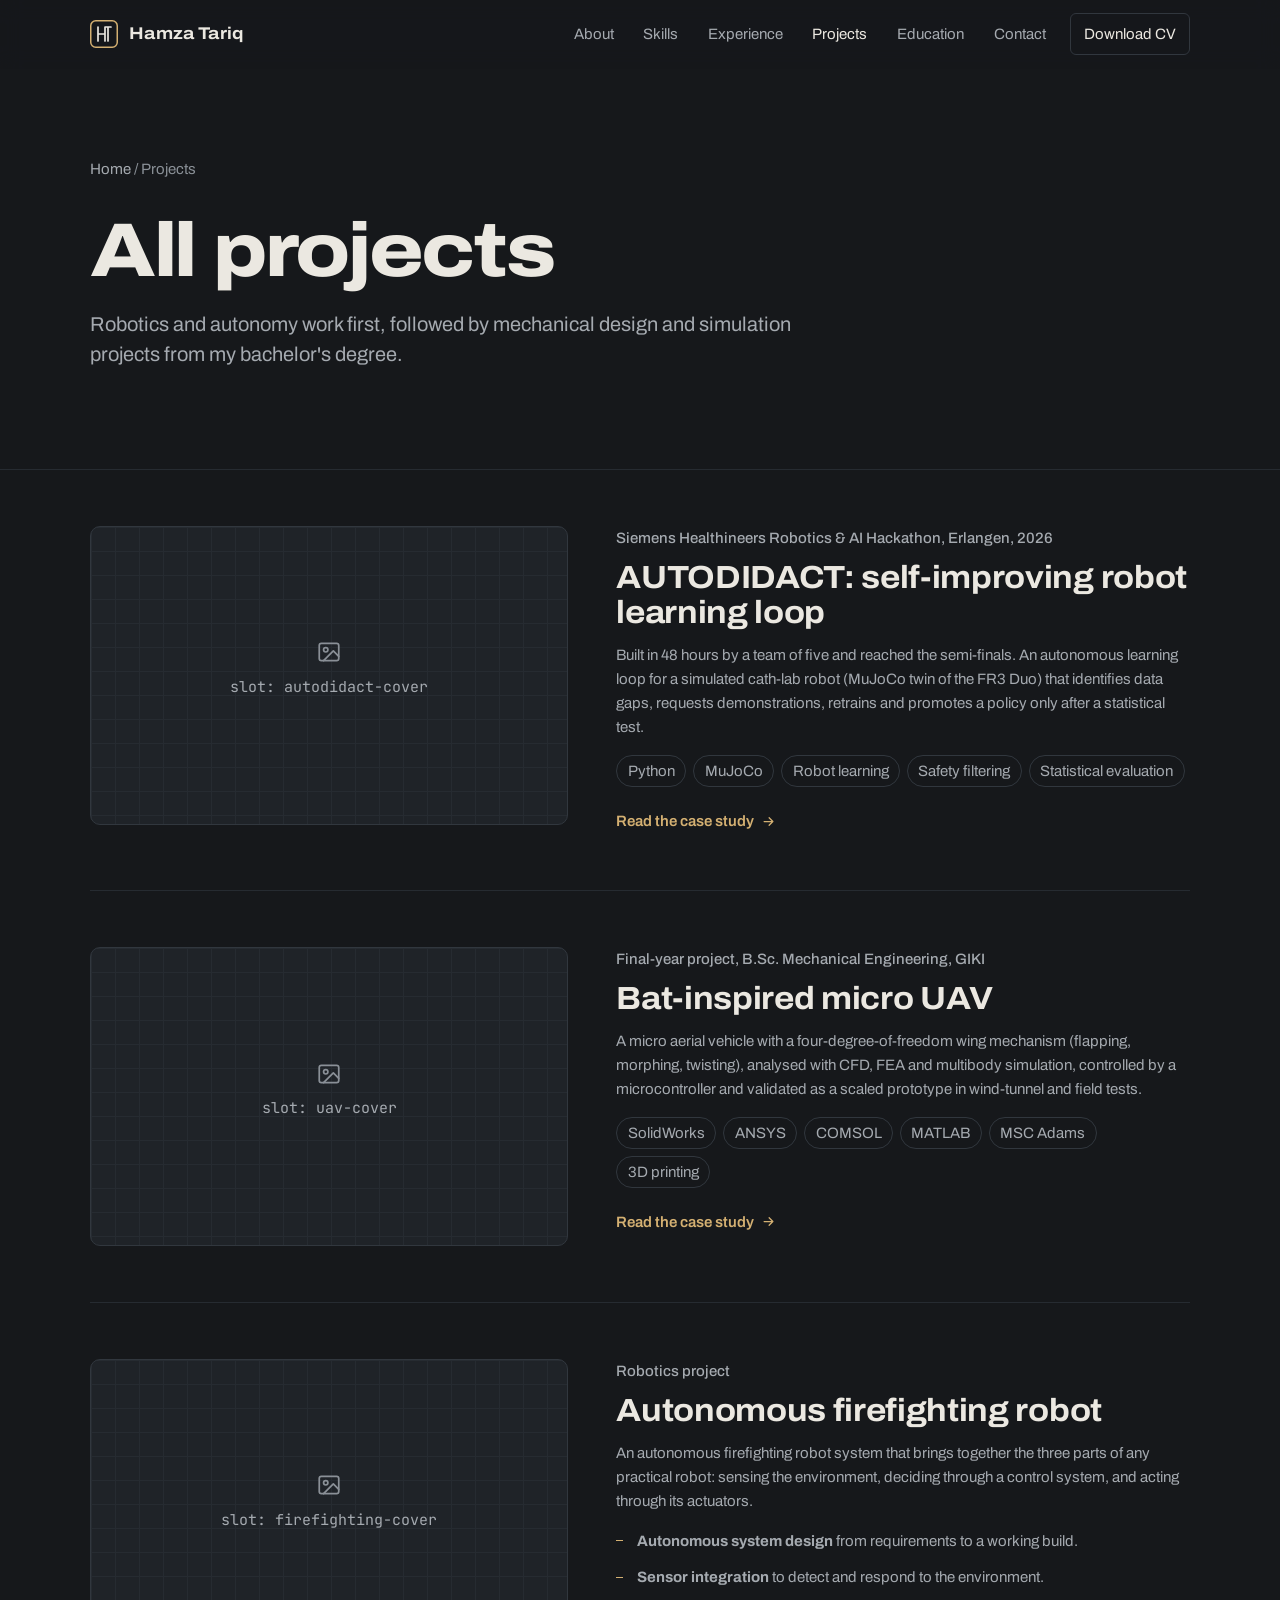
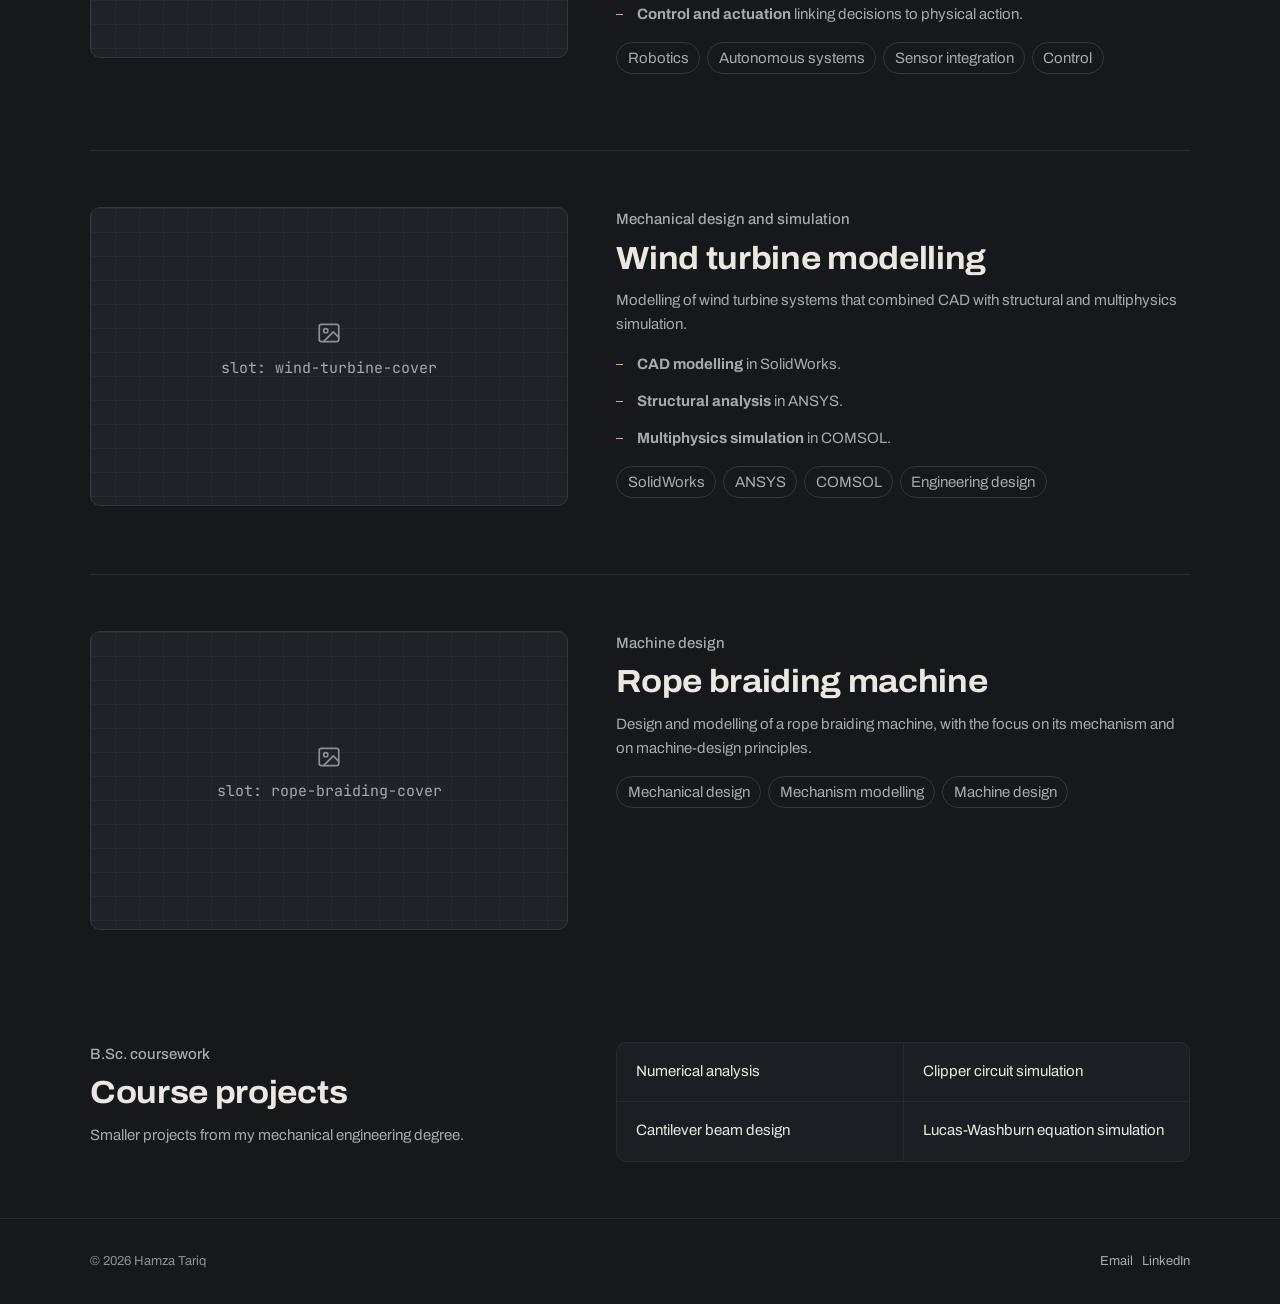
==== projects/index.html @ aebb8564 "Initial commit" ====
<!doctype html>
<html lang="en-GB">
<head>
  <meta charset="utf-8">
  <meta name="viewport" content="width=device-width, initial-scale=1">
  <title>All projects | Hamza Tariq</title>
  <meta name="description" content="Engineering projects by Hamza Tariq: robot learning, a bat-inspired micro UAV, an autonomous firefighting robot, wind turbine modelling, a rope braiding machine and course projects.">
  <meta name="theme-color" content="#16181b">
  <link rel="icon" href="../assets/favicon.svg" type="image/svg+xml">
  <link rel="preload" href="../assets/fonts/archivo-var.woff2" as="font" type="font/woff2" crossorigin>
  <link rel="stylesheet" href="../css/style.css">
  <script>document.documentElement.classList.add("js");</script>
</head>
<body data-root="../">
<a class="skip-link" href="#main">Skip to content</a>

<!-- Icon sprite -->
<svg width="0" height="0" style="position:absolute" aria-hidden="true" focusable="false">
  <defs>
    <symbol id="i-arrow" viewBox="0 0 24 24"><path d="M5 12h14M13 6l6 6-6 6" fill="none" stroke="currentColor" stroke-width="2" stroke-linecap="round" stroke-linejoin="round"/></symbol>
    <symbol id="i-down" viewBox="0 0 24 24"><path d="M12 4v11M7 10l5 5 5-5M5 20h14" fill="none" stroke="currentColor" stroke-width="2" stroke-linecap="round" stroke-linejoin="round"/></symbol>
    <symbol id="i-mail" viewBox="0 0 24 24"><g fill="none" stroke="currentColor" stroke-width="1.8" stroke-linecap="round" stroke-linejoin="round"><rect x="3" y="5" width="18" height="14" rx="2"/><path d="M3.5 7l8.5 6 8.5-6"/></g></symbol>
    <symbol id="i-linkedin" viewBox="0 0 24 24"><g fill="none" stroke="currentColor" stroke-width="1.8" stroke-linecap="round" stroke-linejoin="round"><rect x="3" y="3" width="18" height="18" rx="3"/><path d="M7.5 10.5V17M7.5 7.2v.1M11.5 17v-6.5M11.5 13.5a2.5 2.5 0 0 1 5 0V17"/></g></symbol>
    <symbol id="i-github" viewBox="0 0 24 24"><path d="M15 22v-4a4.8 4.8 0 0 0-1-3.5c3 0 6-2 6-5.5.08-1.25-.27-2.48-1-3.5.28-1.15.28-2.35 0-3.5 0 0-1 0-3 1.5-2.64-.5-5.36-.5-8 0C6 2 5 2 5 2c-.3 1.15-.3 2.35 0 3.5A5.4 5.4 0 0 0 4 9c0 3.5 3 5.5 6 5.5-.39.49-.68 1.05-.85 1.65-.17.6-.22 1.23-.15 1.85v4M9 18c-4.51 2-5-2-7-2" fill="none" stroke="currentColor" stroke-width="1.8" stroke-linecap="round" stroke-linejoin="round"/></symbol>
    <symbol id="i-robot" viewBox="0 0 24 24"><g fill="none" stroke="currentColor" stroke-width="1.8" stroke-linecap="round" stroke-linejoin="round"><path d="M4 21h9M8.5 21v-5l5-6.5 5.5 2"/><circle cx="8.5" cy="16" r="1.6"/><circle cx="13.5" cy="9.5" r="1.6"/><path d="M19 11.5l1.5-2M19 11.5l1.8 1.4"/></g></symbol>
    <symbol id="i-gear" viewBox="0 0 24 24"><g fill="none" stroke="currentColor" stroke-width="1.8" stroke-linecap="round"><circle cx="12" cy="12" r="3.5"/><path d="M12 2.5v3M12 18.5v3M2.5 12h3M18.5 12h3M5.3 5.3l2.1 2.1M16.6 16.6l2.1 2.1M5.3 18.7l2.1-2.1M16.6 7.4l2.1-2.1"/></g></symbol>
    <symbol id="i-chart" viewBox="0 0 24 24"><path d="M3 21h18M6 17v-5M11 17V6M16 17v-8M21 17v-3" fill="none" stroke="currentColor" stroke-width="1.8" stroke-linecap="round"/></symbol>
    <symbol id="i-code" viewBox="0 0 24 24"><path d="M8 7l-5 5 5 5M16 7l5 5-5 5M13.5 4l-3 16" fill="none" stroke="currentColor" stroke-width="1.8" stroke-linecap="round" stroke-linejoin="round"/></symbol>
    <symbol id="i-db" viewBox="0 0 24 24"><g fill="none" stroke="currentColor" stroke-width="1.8"><ellipse cx="12" cy="6" rx="7" ry="3"/><path d="M5 6v12c0 1.7 3.1 3 7 3s7-1.3 7-3V6M5 12c0 1.7 3.1 3 7 3s7-1.3 7-3"/></g></symbol>
    <symbol id="i-flow" viewBox="0 0 24 24"><g fill="none" stroke="currentColor" stroke-width="1.8" stroke-linejoin="round"><rect x="3" y="4" width="7" height="6" rx="1"/><rect x="14" y="14" width="7" height="6" rx="1"/><path d="M10 7h4a3 3 0 0 1 3 3v4"/></g></symbol>
    <symbol id="i-image" viewBox="0 0 24 24"><g fill="none" stroke="currentColor" stroke-width="1.6" stroke-linecap="round" stroke-linejoin="round"><rect x="3" y="4" width="18" height="16" rx="2"/><circle cx="9" cy="10" r="2"/><path d="M21 16l-5-5-9 9"/></g></symbol>
  </defs>
</svg>

<header class="site-header">
  <nav class="wrap nav" aria-label="Main">
    <a class="brand" href="../index.html" aria-label="Hamza Tariq, home">
      <svg class="brand-mark" viewBox="0 0 28 28" aria-hidden="true"><rect x=".75" y=".75" width="26.5" height="26.5" rx="5" fill="none" stroke="#d4b072" stroke-width="1.5"/><path d="M8 7v14M8 14h7M15 7v14M15 7h6M18 7v14" fill="none" stroke="#ebe8e1" stroke-width="1.7" stroke-linecap="round"/></svg>
      <span>Hamza Tariq</span>
    </a>
    <button class="nav-toggle" type="button" aria-expanded="false" aria-controls="nav-links" aria-label="Open menu"><span></span></button>
    <ul class="nav-links" id="nav-links">
      <li><a href="../index.html#about">About</a></li>
      <li><a href="../index.html#skills">Skills</a></li>
      <li><a href="../index.html#experience">Experience</a></li>
      <li><a href="../index.html#projects" aria-current="page">Projects</a></li>
      <li><a href="../index.html#education">Education</a></li>
      <li><a href="../index.html#contact">Contact</a></li>
      <li><a class="nav-cv" href="../assets/Hamza_Tariq_CV.pdf" download>Download CV</a></li>
    </ul>
  </nav>
</header>


<main id="main">
  <header class="cs-hero">
    <div class="wrap">
      <p class="breadcrumb"><a href="../index.html">Home</a> / Projects</p>
      <h1 class="cs-title">All projects</h1>
      <p class="cs-sub">Robotics and autonomy work first, followed by mechanical design and simulation projects from my bachelor's degree.</p>
    </div>
  </header>

  <div class="wrap">
    <article class="proj-entry" id="autodidact">
      <div class="project-visual" data-img="autodidact-cover" data-alt="AUTODIDACT project image">
        <div style="text-align:center;padding:1rem"><svg class="ph-icon" aria-hidden="true"><use href="#i-image"/></svg><p class="ph-path">slot: autodidact-cover</p></div>
      </div>
      <div>
        <p class="project-kicker">Siemens Healthineers Robotics &amp; AI Hackathon, Erlangen, 2026</p>
        <h2>AUTODIDACT: self-improving robot learning loop</h2>
        <p>Built in 48 hours by a team of five and reached the semi-finals. An autonomous learning loop for a simulated cath-lab robot (MuJoCo twin of the FR3 Duo) that identifies data gaps, requests demonstrations, retrains and promotes a policy only after a statistical test.</p>
        <ul class="tags"><li>Python</li><li>MuJoCo</li><li>Robot learning</li><li>Safety filtering</li><li>Statistical evaluation</li></ul>
        <a class="text-link" href="autodidact.html">Read the case study <svg aria-hidden="true"><use href="#i-arrow"/></svg></a>
      </div>
    </article>

    <article class="proj-entry" id="bat-uav">
      <div class="project-visual" data-img="uav-cover" data-alt="Bat-inspired micro UAV project image">
        <div style="text-align:center;padding:1rem"><svg class="ph-icon" aria-hidden="true"><use href="#i-image"/></svg><p class="ph-path">slot: uav-cover</p></div>
      </div>
      <div>
        <p class="project-kicker">Final-year project, B.Sc. Mechanical Engineering, GIKI</p>
        <h2>Bat-inspired micro UAV</h2>
        <p>A micro aerial vehicle with a four-degree-of-freedom wing mechanism (flapping, morphing, twisting), analysed with CFD, FEA and multibody simulation, controlled by a microcontroller and validated as a scaled prototype in wind-tunnel and field tests.</p>
        <ul class="tags"><li>SolidWorks</li><li>ANSYS</li><li>COMSOL</li><li>MATLAB</li><li>MSC Adams</li><li>3D printing</li></ul>
        <a class="text-link" href="bat-uav.html">Read the case study <svg aria-hidden="true"><use href="#i-arrow"/></svg></a>
      </div>
    </article>

    <article class="proj-entry" id="firefighting">
      <div class="project-visual" data-img="firefighting-cover" data-alt="Autonomous firefighting robot">
        <div style="text-align:center;padding:1rem"><svg class="ph-icon" aria-hidden="true"><use href="#i-image"/></svg><p class="ph-path">slot: firefighting-cover</p></div>
      </div>
      <div>
        <p class="project-kicker">Robotics project</p>
        <h2>Autonomous firefighting robot</h2>
        <p>An autonomous firefighting robot system that brings together the three parts of any practical robot: sensing the environment, deciding through a control system, and acting through its actuators.</p>
        <ul class="cs-list">
          <li><strong>Autonomous system design</strong> from requirements to a working build.</li>
          <li><strong>Sensor integration</strong> to detect and respond to the environment.</li>
          <li><strong>Control and actuation</strong> linking decisions to physical action.</li>
        </ul>
        <ul class="tags"><li>Robotics</li><li>Autonomous systems</li><li>Sensor integration</li><li>Control</li></ul>
        <!-- Add details here: sensors used, controller, results, photos. -->
      </div>
    </article>

    <article class="proj-entry" id="wind-turbine">
      <div class="project-visual" data-img="wind-turbine-cover" data-alt="Wind turbine model">
        <div style="text-align:center;padding:1rem"><svg class="ph-icon" aria-hidden="true"><use href="#i-image"/></svg><p class="ph-path">slot: wind-turbine-cover</p></div>
      </div>
      <div>
        <p class="project-kicker">Mechanical design and simulation</p>
        <h2>Wind turbine modelling</h2>
        <p>Modelling of wind turbine systems that combined CAD with structural and multiphysics simulation.</p>
        <ul class="cs-list">
          <li><strong>CAD modelling</strong> in SolidWorks.</li>
          <li><strong>Structural analysis</strong> in ANSYS.</li>
          <li><strong>Multiphysics simulation</strong> in COMSOL.</li>
        </ul>
        <ul class="tags"><li>SolidWorks</li><li>ANSYS</li><li>COMSOL</li><li>Engineering design</li></ul>
      </div>
    </article>

    <article class="proj-entry" id="rope-braiding">
      <div class="project-visual" data-img="rope-braiding-cover" data-alt="Rope braiding machine model">
        <div style="text-align:center;padding:1rem"><svg class="ph-icon" aria-hidden="true"><use href="#i-image"/></svg><p class="ph-path">slot: rope-braiding-cover</p></div>
      </div>
      <div>
        <p class="project-kicker">Machine design</p>
        <h2>Rope braiding machine</h2>
        <p>Design and modelling of a rope braiding machine, with the focus on its mechanism and on machine-design principles.</p>
        <ul class="tags"><li>Mechanical design</li><li>Mechanism modelling</li><li>Machine design</li></ul>
      </div>
    </article>

    <section class="proj-entry" id="course-projects" aria-labelledby="h-course">
      <div>
        <p class="project-kicker">B.Sc. coursework</p>
        <h2 id="h-course">Course projects</h2>
        <p>Smaller projects from my mechanical engineering degree.</p>
      </div>
      <ul class="course-list">
        <li>Numerical analysis</li>
        <li>Clipper circuit simulation</li>
        <li>Cantilever beam design</li>
        <li>Lucas-Washburn equation simulation</li>
      </ul>
    </section>
  </div>
</main>

<footer class="site-footer">
  <div class="wrap">
    <span>© <span data-year>2026</span> Hamza Tariq</span>
    <span><a href="mailto:hamza1.htzs@gmail.com">Email</a> &nbsp; <a href="https://linkedin.com/in/hamza-t-795a20218" target="_blank" rel="noopener">LinkedIn</a> <span data-link="github" class="is-unset">&nbsp; <a href="#" target="_blank" rel="noopener">GitHub</a></span></span>
  </div>
</footer>

<script src="../js/config.js"></script>
<script src="../js/main.js"></script>
</body>
</html>
---- css/style.css ----
/* =========================================================
   Hamza Tariq — Portfolio
   Design tokens, base styles and components.
   Palette: graphite + brass (accent) + steel (drawing lines)
   ========================================================= */

@font-face {
  font-family: "Archivo";
  src: url("../assets/fonts/archivo-var.woff2") format("woff2-variations"),
       url("../assets/fonts/archivo-var.woff2") format("woff2");
  font-weight: 100 900;
  font-stretch: 62% 125%;
  font-style: normal;
  font-display: swap;
}
@font-face {
  font-family: "JetBrains Mono";
  src: url("../assets/fonts/jetbrains-mono-var.woff2") format("woff2-variations"),
       url("../assets/fonts/jetbrains-mono-var.woff2") format("woff2");
  font-weight: 100 800;
  font-style: normal;
  font-display: swap;
}

:root {
  /* colour */
  --bg: #16181b;
  --bg-2: #1b1e22;
  --surface: #1f2328;
  --surface-2: #252a30;
  --line: #31373e;
  --line-soft: #262b31;
  --text: #ebe8e1;
  --muted: #a5aab0;
  --dim: #8a9097;
  --brass: #d4b072;
  --brass-soft: rgba(212, 176, 114, 0.14);
  --steel: #8fb0c7;
  --steel-soft: rgba(143, 176, 199, 0.12);

  /* type */
  --sans: "Archivo", system-ui, -apple-system, "Segoe UI", Roboto, sans-serif;
  --mono: "JetBrains Mono", ui-monospace, SFMono-Regular, Menlo, monospace;
  --fs-xs: 0.8125rem;
  --fs-sm: 0.9375rem;
  --fs-base: 1.0625rem;
  --fs-md: 1.25rem;
  --fs-lg: clamp(1.5rem, 1.2rem + 1.2vw, 2rem);
  --fs-xl: clamp(2rem, 1.4rem + 2.4vw, 3rem);
  --fs-hero: clamp(2.9rem, 1.6rem + 6vw, 6.25rem);

  /* layout */
  --max: 1180px;
  --gutter: clamp(1.25rem, 4vw, 2.5rem);
  --section: clamp(4.5rem, 9vw, 8rem);
  --r-lg: 14px;
  --r-sm: 6px;
  --ease: cubic-bezier(.2, .7, .2, 1);
}

*, *::before, *::after { box-sizing: border-box; }
html { -webkit-text-size-adjust: 100%; scroll-behavior: smooth; scroll-padding-top: 80px; }
@media (prefers-reduced-motion: reduce) { html { scroll-behavior: auto; } }

body {
  margin: 0;
  background: var(--bg);
  color: var(--text);
  font-family: var(--sans);
  font-size: var(--fs-base);
  line-height: 1.6;
  font-feature-settings: "tnum" 0;
  -webkit-font-smoothing: antialiased;
  text-rendering: optimizeLegibility;
}

img, svg { display: block; max-width: 100%; }
a { color: inherit; text-decoration-color: rgba(212, 176, 114, .5); text-underline-offset: .2em; }
a:hover { color: var(--brass); }
:focus-visible { outline: 2px solid var(--brass); outline-offset: 3px; border-radius: 3px; }
::selection { background: var(--brass); color: #16181b; }

h1, h2, h3, h4 { margin: 0; font-weight: 700; line-height: 1.12; letter-spacing: -0.01em; }
p { margin: 0 0 1em; }
ul, ol { margin: 0; padding: 0; }

.skip-link {
  position: absolute; left: 1rem; top: -100px; z-index: 100;
  background: var(--brass); color: #16181b; padding: .6rem 1rem; border-radius: var(--r-sm);
  font-weight: 600; text-decoration: none;
}
.skip-link:focus { top: 1rem; }

.visually-hidden {
  position: absolute !important; width: 1px; height: 1px; overflow: hidden;
  clip: rect(0 0 0 0); white-space: nowrap;
}

.wrap { width: 100%; max-width: var(--max); margin-inline: auto; padding-inline: var(--gutter); }

/* ---------- header / navigation ---------- */
.site-header {
  position: sticky; top: 0; z-index: 50;
  background: rgba(22, 24, 27, .82);
  backdrop-filter: saturate(140%) blur(10px);
  -webkit-backdrop-filter: saturate(140%) blur(10px);
  border-bottom: 1px solid transparent;
  transition: border-color .3s;
}
.site-header.is-scrolled { border-bottom-color: var(--line-soft); }
.nav { display: flex; align-items: center; justify-content: space-between; height: 68px; }
.brand {
  display: flex; align-items: center; gap: .7rem;
  text-decoration: none; font-weight: 700; font-stretch: 112%; letter-spacing: .01em;
}
.brand-mark { width: 28px; height: 28px; }
.brand:hover { color: var(--text); }

.nav-links { display: flex; gap: .25rem; list-style: none; align-items: center; }
.nav-links a {
  display: block; padding: .5rem .8rem; text-decoration: none; font-size: var(--fs-sm);
  color: var(--muted); border-radius: var(--r-sm);
}
.nav-links a:hover, .nav-links a[aria-current="true"], .nav-links a[aria-current="page"] { color: var(--text); }
.nav-links .nav-cv {
  margin-left: .5rem; color: var(--text); border: 1px solid var(--line);
}
.nav-links .nav-cv:hover { border-color: var(--brass); color: var(--brass); }

.nav-toggle {
  display: none; background: none; border: 1px solid var(--line); color: var(--text);
  border-radius: var(--r-sm); width: 44px; height: 44px; cursor: pointer; padding: 0;
}
.nav-toggle span, .nav-toggle span::before, .nav-toggle span::after {
  display: block; width: 18px; height: 1.5px; background: currentColor; margin: auto; position: relative;
  transition: transform .25s var(--ease), opacity .2s;
}
.nav-toggle span::before, .nav-toggle span::after { content: ""; position: absolute; left: 0; }
.nav-toggle span::before { top: -6px; }
.nav-toggle span::after { top: 6px; }
.nav-toggle[aria-expanded="true"] span { background: transparent; }
.nav-toggle[aria-expanded="true"] span::before { transform: translateY(6px) rotate(45deg); }
.nav-toggle[aria-expanded="true"] span::after { transform: translateY(-6px) rotate(-45deg); }

@media (max-width: 860px) {
  .nav-toggle { display: grid; place-items: center; }
  .nav-links {
    position: fixed; inset: 68px 0 auto 0; flex-direction: column; align-items: stretch; gap: 0;
    background: var(--bg); border-bottom: 1px solid var(--line);
    padding: .5rem var(--gutter) 1.25rem;
    transform: translateY(-8px); opacity: 0; visibility: hidden;
    transition: opacity .2s, transform .2s var(--ease), visibility 0s .2s;
  }
  .nav-links.is-open { opacity: 1; transform: none; visibility: visible; transition: opacity .2s, transform .2s var(--ease); }
  .nav-links a { padding: .9rem 0; font-size: var(--fs-base); border-bottom: 1px solid var(--line-soft); border-radius: 0; }
  .nav-links .nav-cv { margin: 1rem 0 0; text-align: center; border-radius: var(--r-sm); padding: .8rem; }
}

/* ---------- buttons & links ---------- */
.btn {
  display: inline-flex; align-items: center; gap: .55rem;
  padding: .85rem 1.3rem; border-radius: var(--r-sm);
  font: 600 var(--fs-sm)/1 var(--sans); text-decoration: none; cursor: pointer;
  border: 1px solid var(--line); color: var(--text); background: transparent;
  transition: background-color .2s, border-color .2s, color .2s;
}
.btn svg { width: 16px; height: 16px; flex: none; }
.btn:hover { border-color: var(--text); color: var(--text); }
.btn-primary { background: var(--brass); border-color: var(--brass); color: #17191c; }
.btn-primary:hover { background: #e2c189; border-color: #e2c189; color: #17191c; }

.socials { display: flex; flex-wrap: wrap; gap: .25rem 1.25rem; list-style: none; }
.socials a {
  display: inline-flex; align-items: center; gap: .5rem; padding: .35rem 0;
  font-size: var(--fs-sm); color: var(--muted); text-decoration: none;
}
.socials a:hover { color: var(--text); }
.socials svg { width: 18px; height: 18px; }

.text-link {
  display: inline-flex; align-items: center; gap: .4rem; font-weight: 600; font-size: var(--fs-sm);
  color: var(--brass); text-decoration: none;
}
.text-link:hover { text-decoration: underline; }
.text-link svg { width: 15px; height: 15px; transition: transform .2s var(--ease); }
.text-link:hover svg { transform: translateX(3px); }

/* GitHub link hidden until configured in js/config.js */
[data-link="github"].is-unset { display: none !important; }

/* ---------- hero ---------- */
.hero {
  position: relative; overflow: hidden;
  border-bottom: 1px solid var(--line-soft);
  background:
    linear-gradient(var(--line-soft) 1px, transparent 1px) 0 0 / 40px 40px,
    linear-gradient(90deg, var(--line-soft) 1px, transparent 1px) 0 0 / 40px 40px,
    var(--bg);
}
.hero::after { /* fade grid towards edges */
  content: ""; position: absolute; inset: 0; pointer-events: none;
  background: radial-gradient(ellipse 80% 70% at 70% 45%, transparent 0%, var(--bg) 78%);
}
.hero-inner {
  position: relative; z-index: 1;
  display: grid; grid-template-columns: minmax(0, 1.08fr) minmax(0, .92fr);
  gap: clamp(1rem, 4vw, 3rem); align-items: center;
  min-height: min(88vh, 860px); padding-block: clamp(3.5rem, 8vw, 6rem);
}
.hero-name {
  font-size: var(--fs-hero); font-weight: 800; font-stretch: 118%;
  letter-spacing: -0.035em; line-height: .95; margin-bottom: 1.4rem;
}
.hero-name span { display: block; }
.hero-name span + span { color: transparent; -webkit-text-stroke: 1.2px var(--text); }
@supports not (-webkit-text-stroke: 1px black) { .hero-name span + span { color: var(--text); } }
.hero-role {
  font-size: var(--fs-md); font-weight: 500; color: var(--brass); margin-bottom: 1.25rem; letter-spacing: 0;
}
.hero-intro { max-width: 34rem; color: var(--muted); font-size: 1.125rem; margin-bottom: 2rem; }
.hero-actions { display: flex; flex-wrap: wrap; gap: .75rem; margin-bottom: 2rem; }

.hero-drawing { position: relative; }
.drawing { width: 100%; height: auto; overflow: visible; }
.drawing .ln { fill: none; stroke: var(--steel); stroke-width: 1.6; stroke-linecap: round; stroke-linejoin: round; }
.drawing .ln-thin { fill: none; stroke: var(--steel); stroke-width: .8; opacity: .55; }
.drawing .ln-dash { fill: none; stroke: var(--steel); stroke-width: .8; stroke-dasharray: 6 4 1 4; opacity: .55; }
.drawing .ln-brass { fill: none; stroke: var(--brass); stroke-width: 1.4; }
.drawing .fill-bg { fill: var(--bg); }
.drawing .link { fill: var(--bg-2); stroke: var(--steel); stroke-width: 1.6; stroke-linejoin: round; }
.drawing .dot { fill: var(--brass); }
.drawing .joint { fill: var(--bg); stroke: var(--brass); stroke-width: 1.6; }
.drawing .txt { fill: var(--dim); font: 500 11px var(--mono); letter-spacing: .02em; }
.drawing .txt-brass { fill: var(--brass); font: 500 11px var(--mono); }
.drawing .trace { fill: none; stroke: var(--brass); stroke-width: 1; opacity: .5; stroke-dasharray: 2 5; }

/* engineering title block */
.title-block {
  margin-top: 1rem; margin-left: auto; max-width: 330px;
  display: grid; grid-template-columns: auto 1fr; border: 1px solid var(--line);
  font: 400 11.5px/1.3 var(--mono); color: var(--muted); background: rgba(22, 24, 27, .85);
}
.title-block div { padding: .45rem .6rem; border-bottom: 1px solid var(--line-soft); }
.title-block div:nth-child(odd) { color: var(--dim); border-right: 1px solid var(--line-soft); }
.title-block div:nth-last-child(-n+2) { border-bottom: 0; }
.title-block strong { color: var(--text); font-weight: 600; }

@media (max-width: 900px) {
  .hero-inner { grid-template-columns: 1fr; min-height: 0; }
  .hero-drawing { max-width: 460px; width: 100%; margin-inline: auto; }
  .title-block { display: none; }
}

/* ---------- sections ---------- */
.section { padding-block: var(--section); border-bottom: 1px solid var(--line-soft); }
.section-head {
  display: grid; grid-template-columns: minmax(0, 1fr) minmax(0, 1.4fr); gap: 1.5rem 3rem;
  align-items: end; margin-bottom: clamp(2.25rem, 5vw, 3.5rem);
}
.section-title { font-size: var(--fs-xl); font-weight: 750; font-stretch: 112%; letter-spacing: -0.025em; }
.section-lede { color: var(--muted); max-width: 38rem; margin: 0; }
@media (max-width: 760px) { .section-head { grid-template-columns: 1fr; } }

/* ---------- about ---------- */
.about-grid { display: grid; grid-template-columns: minmax(0, 1fr) minmax(0, 1fr); gap: clamp(2rem, 5vw, 4.5rem); align-items: start; }
.about-copy p { color: var(--muted); max-width: 36rem; }
.about-copy p:first-child { color: var(--text); font-size: var(--fs-md); line-height: 1.5; }
.about-facts { display: flex; flex-wrap: wrap; gap: .5rem 1.75rem; margin-top: 1.75rem; list-style: none; font-size: var(--fs-sm); color: var(--muted); }
.about-facts strong { color: var(--text); font-weight: 600; }

.areas { position: relative; list-style: none; display: grid; gap: 0; }
.areas::before { /* the connecting spine */
  content: ""; position: absolute; left: 15px; top: 22px; bottom: 22px; width: 1px; background: var(--line);
}
.area { position: relative; display: grid; grid-template-columns: 32px 1fr; gap: 1.1rem; padding: 1rem 0 1.4rem; }
.area-node {
  width: 31px; height: 31px; border-radius: 50%; background: var(--bg); border: 1px solid var(--line);
  display: grid; place-items: center; color: var(--brass); position: relative; z-index: 1;
}
.area-node svg { width: 15px; height: 15px; }
.area h3 { font-size: 1.125rem; font-weight: 650; margin-bottom: .35rem; }
.area p { margin: 0; color: var(--muted); font-size: var(--fs-sm); }
.areas-note { margin: .25rem 0 0 48px; font-size: var(--fs-sm); color: var(--dim); }

@media (max-width: 860px) { .about-grid { grid-template-columns: 1fr; } }

/* ---------- skills ---------- */
.skills { display: grid; grid-template-columns: repeat(3, minmax(0, 1fr)); border-top: 1px solid var(--line); }
.skill-group { padding: 1.6rem 1.6rem 1.8rem 0; border-bottom: 1px solid var(--line); }
.skill-group:not(:nth-child(3n+1)) { padding-left: 1.6rem; border-left: 1px solid var(--line-soft); }
.skill-group h3 { font-size: 1rem; font-weight: 650; margin-bottom: 1rem; display: flex; align-items: center; gap: .6rem; }
.skill-group h3 svg { width: 16px; height: 16px; color: var(--brass); flex: none; }
.tags { display: flex; flex-wrap: wrap; gap: .45rem; list-style: none; }
.tags li {
  font-size: var(--fs-xs); padding: .3rem .65rem; border: 1px solid var(--line); border-radius: 999px; color: var(--muted);
  line-height: 1.35;
}
.tags li small { color: var(--dim); font-size: inherit; }
@media (max-width: 960px) {
  .skills { grid-template-columns: repeat(2, minmax(0, 1fr)); }
  .skill-group:not(:nth-child(3n+1)) { padding-left: 0; border-left: 0; }
  .skill-group:nth-child(even) { padding-left: 1.6rem; border-left: 1px solid var(--line-soft); }
}
@media (max-width: 620px) {
  .skills { grid-template-columns: 1fr; }
  .skill-group:nth-child(even) { padding-left: 0; border-left: 0; }
}

/* ---------- experience ---------- */
.role-feature {
  display: grid; grid-template-columns: minmax(0, 1.5fr) minmax(0, 1fr); gap: 0;
  border: 1px solid var(--line); border-radius: var(--r-lg); background: var(--bg-2); overflow: hidden;
}
.role-main { padding: clamp(1.5rem, 3.5vw, 2.5rem); }
.role-meta { display: flex; flex-wrap: wrap; gap: .25rem 1.25rem; font-size: var(--fs-sm); color: var(--dim); margin-bottom: 1rem; }
.role-title { font-size: var(--fs-lg); font-weight: 700; font-stretch: 108%; margin-bottom: .35rem; }
.role-org { color: var(--brass); font-weight: 500; margin-bottom: 1.5rem; }
.role-points { list-style: none; display: grid; gap: .9rem; }
.role-points li { position: relative; padding-left: 1.3rem; color: var(--muted); font-size: var(--fs-sm); }
.role-points li::before {
  content: ""; position: absolute; left: 0; top: .62em; width: 7px; height: 1px; background: var(--brass);
}
.role-points strong { color: var(--text); font-weight: 600; }

.role-stats { border-left: 1px solid var(--line); display: grid; grid-auto-rows: 1fr; background: var(--surface); }
.stat { padding: 1.35rem clamp(1.25rem, 2.5vw, 2rem); border-bottom: 1px solid var(--line-soft); display: flex; flex-direction: column; justify-content: center; }
.stat:last-child { border-bottom: 0; }
.stat-value { font-size: clamp(1.75rem, 1.3rem + 1.6vw, 2.4rem); font-weight: 700; font-stretch: 115%; line-height: 1; letter-spacing: -0.02em; font-feature-settings: "tnum" 1; }
.stat-value small { font-size: .5em; font-weight: 600; color: var(--muted); margin-left: .15em; letter-spacing: 0; }
.stat-label { font-size: var(--fs-xs); color: var(--muted); margin-top: .45rem; line-height: 1.45; }

@media (max-width: 900px) {
  .role-feature { grid-template-columns: 1fr; }
  .role-stats { border-left: 0; border-top: 1px solid var(--line); grid-template-columns: 1fr 1fr; grid-auto-rows: auto; }
  .stat:nth-child(odd) { border-right: 1px solid var(--line-soft); }
  .stat:nth-last-child(-n+2) { border-bottom: 0; }
}

.earlier { margin-top: clamp(2.5rem, 5vw, 3.5rem); }
.earlier-title { font-size: 1rem; font-weight: 600; color: var(--muted); margin-bottom: 1rem; }
.timeline { list-style: none; border-top: 1px solid var(--line); }
.tl-item {
  display: grid; grid-template-columns: 11rem minmax(0, 1fr) minmax(0, 1.3fr); gap: .5rem 2rem;
  padding: 1.35rem 0; border-bottom: 1px solid var(--line-soft);
}
.tl-date { font-size: var(--fs-sm); color: var(--dim); font-feature-settings: "tnum" 1; }
.tl-role h3 { font-size: 1rem; font-weight: 650; margin-bottom: .2rem; }
.tl-role p { margin: 0; font-size: var(--fs-sm); color: var(--muted); }
.tl-desc { margin: 0; font-size: var(--fs-sm); color: var(--muted); }
.tl-desc ul { list-style: none; display: grid; gap: .4rem; }
@media (max-width: 820px) { .tl-item { grid-template-columns: 1fr; } }

/* ---------- projects ---------- */
.flagship {
  display: grid; grid-template-columns: minmax(0, 1.1fr) minmax(0, 1fr);
  border: 1px solid var(--line); border-radius: var(--r-lg); overflow: hidden; background: var(--bg-2);
  margin-bottom: 1.5rem;
}
.flagship + .flagship .project-visual { order: 2; }
.flagship .project-visual { border-right: 1px solid var(--line); }
.flagship + .flagship .project-visual { border-right: 0; border-left: 1px solid var(--line); }
.project-body { padding: clamp(1.5rem, 3.5vw, 2.6rem); display: flex; flex-direction: column; }
.project-kicker { font-size: var(--fs-sm); color: var(--brass); font-weight: 500; margin-bottom: .6rem; }
.project-title { font-size: var(--fs-lg); font-weight: 700; font-stretch: 108%; margin-bottom: .9rem; }
.project-sub { font-size: var(--fs-sm); color: var(--dim); margin-bottom: 1rem; }
.project-body > p { color: var(--muted); font-size: var(--fs-sm); }
.project-facts { display: flex; flex-wrap: wrap; gap: .5rem 1.5rem; list-style: none; margin: .25rem 0 1.4rem; font-size: var(--fs-sm); }
.project-facts li { color: var(--text); }
.project-facts li span { color: var(--dim); }
.project-body .tags { margin-bottom: 1.6rem; }
.project-body .text-link { margin-top: auto; }

.project-visual {
  position: relative; min-height: 300px; background: var(--surface);
  background-image:
    linear-gradient(var(--line-soft) 1px, transparent 1px),
    linear-gradient(90deg, var(--line-soft) 1px, transparent 1px);
  background-size: 24px 24px;
  display: grid; place-items: center; overflow: hidden;
}
.project-visual > svg { width: 84%; height: auto; }
.flagship .project-visual > svg { width: 92%; }
.project-visual > img { position: absolute; inset: 0; width: 100%; height: 100%; object-fit: cover; }
.visual-tag {
  position: absolute; left: .75rem; bottom: .75rem; font: 500 11px var(--mono); color: var(--dim);
  background: rgba(22, 24, 27, .85); border: 1px solid var(--line-soft); padding: .25rem .5rem; border-radius: 4px;
}
.project-visual.has-image > :not(img) { display: none; }

.project-grid { display: grid; grid-template-columns: repeat(3, minmax(0, 1fr)); gap: 1.5rem; }
.project-card {
  display: flex; flex-direction: column; border: 1px solid var(--line); border-radius: 10px;
  overflow: hidden; background: var(--bg-2); transition: border-color .2s;
}
.project-card:hover { border-color: #46505a; }
.project-card .project-visual { min-height: 0; aspect-ratio: 16 / 10; border-bottom: 1px solid var(--line); }
.project-card .project-body { padding: 1.4rem 1.4rem 1.5rem; flex: 1; }
.project-card .project-title { font-size: 1.15rem; margin-bottom: .6rem; }
.project-card .project-body > p { margin-bottom: 1rem; }
.project-card .tags { margin-bottom: 1.25rem; }

@media (max-width: 960px) {
  .flagship { grid-template-columns: 1fr; }
  .flagship .project-visual, .flagship + .flagship .project-visual { order: 0; border: 0; border-bottom: 1px solid var(--line); aspect-ratio: 16 / 10; min-height: 0; }
  .project-grid { grid-template-columns: 1fr 1fr; }
}
@media (max-width: 640px) { .project-grid { grid-template-columns: 1fr; } }

.minor-projects { margin-top: clamp(2.5rem, 5vw, 3.5rem); display: grid; grid-template-columns: 12rem 1fr; gap: 1rem 2rem; align-items: baseline; }
.minor-projects h3 { font-size: 1rem; font-weight: 600; color: var(--muted); }
.minor-list { list-style: none; display: flex; flex-wrap: wrap; gap: .5rem; }
.minor-list li { font-size: var(--fs-sm); padding: .4rem .8rem; background: var(--surface); border-radius: var(--r-sm); color: var(--muted); }
.minor-projects .text-link { grid-column: 2; }
@media (max-width: 700px) { .minor-projects { grid-template-columns: 1fr; } .minor-projects .text-link { grid-column: 1; } }

/* ---------- education ---------- */
.edu { list-style: none; border-top: 1px solid var(--line); }
.edu-item { display: grid; grid-template-columns: 11rem minmax(0, 1.1fr) minmax(0, 1fr); gap: .75rem 2rem; padding: 1.8rem 0; border-bottom: 1px solid var(--line-soft); }
.edu-date { font-size: var(--fs-sm); color: var(--dim); }
.edu-date .status { display: inline-block; margin-top: .4rem; color: var(--brass); }
.edu-item h3 { font-size: 1.25rem; font-weight: 700; font-stretch: 106%; margin-bottom: .3rem; }
.edu-item .inst { color: var(--muted); font-size: var(--fs-sm); margin: 0; }
.edu-detail { font-size: var(--fs-sm); color: var(--muted); }
.edu-detail p { margin-bottom: .6rem; }
.edu-detail .tags li { font-size: 12.5px; }
@media (max-width: 820px) { .edu-item { grid-template-columns: 1fr; } }

/* ---------- leadership & languages ---------- */
.two-col { display: grid; grid-template-columns: minmax(0, 1.6fr) minmax(0, 1fr); gap: clamp(2rem, 5vw, 4.5rem); }
.lead-list { list-style: none; display: grid; gap: 0; border-top: 1px solid var(--line); }
.lead-item { display: grid; grid-template-columns: 6.5rem 1fr; gap: 1.25rem; padding: 1.2rem 0; border-bottom: 1px solid var(--line-soft); }
.lead-year { font-size: var(--fs-sm); color: var(--dim); font-feature-settings: "tnum" 1; }
.lead-item h3 { font-size: 1rem; font-weight: 650; margin-bottom: .2rem; }
.lead-item .org { font-size: var(--fs-sm); color: var(--brass); margin: 0 0 .35rem; }
.lead-item p:last-child { margin: 0; font-size: var(--fs-sm); color: var(--muted); }
.side-title { font-size: 1.25rem; font-weight: 700; font-stretch: 108%; margin-bottom: 1.1rem; }
.lang-list { list-style: none; border-top: 1px solid var(--line); }
.lang-list li { display: flex; justify-content: space-between; gap: 1rem; padding: 1rem 0; border-bottom: 1px solid var(--line-soft); font-size: var(--fs-sm); }
.lang-list span:last-child { color: var(--muted); text-align: right; }
@media (max-width: 860px) { .two-col { grid-template-columns: 1fr; } }
@media (max-width: 480px) { .lead-item { grid-template-columns: 1fr; gap: .3rem; } }

/* ---------- contact ---------- */
.contact { padding-block: clamp(5rem, 11vw, 9rem); border-bottom: 0; }
.contact-title { font-size: clamp(2.25rem, 1.4rem + 4vw, 4.5rem); font-weight: 800; font-stretch: 116%; letter-spacing: -0.03em; line-height: 1; max-width: 14ch; margin-bottom: 1.5rem; }
.contact-lede { color: var(--muted); max-width: 36rem; font-size: 1.125rem; margin-bottom: 2.25rem; }
.contact-email {
  display: inline-block; font-size: clamp(1.25rem, 1rem + 1.6vw, 2rem); font-weight: 600; font-stretch: 108%;
  text-decoration: none; border-bottom: 1px solid var(--brass); padding-bottom: .2rem; margin-bottom: 2.5rem; word-break: break-all;
}
.contact-grid { display: grid; grid-template-columns: repeat(4, minmax(0, 1fr)); border-top: 1px solid var(--line); }
.contact-grid > div { padding: 1.25rem 1.25rem 0 0; }
.contact-grid dt { font-size: var(--fs-xs); color: var(--dim); margin-bottom: .3rem; }
.contact-grid dd { margin: 0; font-size: var(--fs-sm); }
.contact-grid a { text-decoration: none; }
.contact-grid a:hover { text-decoration: underline; }
.contact .hero-actions { margin-top: 2.5rem; }
@media (max-width: 760px) { .contact-grid { grid-template-columns: 1fr 1fr; } }

/* ---------- footer ---------- */
.site-footer { border-top: 1px solid var(--line-soft); padding-block: 2rem; font-size: var(--fs-xs); color: var(--dim); }
.site-footer .wrap { display: flex; flex-wrap: wrap; justify-content: space-between; gap: 1rem; }
.site-footer a { color: var(--muted); text-decoration: none; }
.site-footer a:hover { color: var(--text); }

/* ---------- case-study pages ---------- */
.cs-hero { padding-block: clamp(3rem, 7vw, 5.5rem) clamp(2.5rem, 5vw, 4rem); border-bottom: 1px solid var(--line-soft); }
.breadcrumb { font-size: var(--fs-sm); color: var(--dim); margin-bottom: 2rem; }
.breadcrumb a { color: var(--muted); text-decoration: none; }
.breadcrumb a:hover { color: var(--brass); }
.cs-title { font-size: clamp(2.4rem, 1.4rem + 4.5vw, 4.75rem); font-weight: 800; font-stretch: 116%; letter-spacing: -0.03em; line-height: 1; margin-bottom: 1.25rem; max-width: 18ch; }
.cs-sub { font-size: var(--fs-md); color: var(--muted); max-width: 44rem; margin-bottom: 2.25rem; line-height: 1.5; }
.cs-meta { display: grid; grid-template-columns: repeat(4, minmax(0, 1fr)); border-top: 1px solid var(--line); }
.cs-meta > div { padding: 1rem 1rem 0 0; }
.cs-meta dt { font-size: var(--fs-xs); color: var(--dim); margin-bottom: .25rem; }
.cs-meta dd { margin: 0; font-size: var(--fs-sm); }
@media (max-width: 760px) { .cs-meta { grid-template-columns: 1fr 1fr; } }

.cs-layout { display: grid; grid-template-columns: 13rem minmax(0, 1fr); gap: clamp(2rem, 5vw, 4rem); padding-block: clamp(3rem, 6vw, 5rem); }
.cs-toc { position: sticky; top: 96px; align-self: start; }
.cs-toc ol { list-style: none; padding: 0; margin: 0; border-left: 1px solid var(--line); counter-reset: toc; }
.cs-toc li { counter-increment: toc; }
.cs-toc a { display: block; padding: .4rem 0 .4rem 1rem; margin-left: -1px; border-left: 1px solid transparent; font-size: var(--fs-sm); color: var(--muted); text-decoration: none; }
.cs-toc a::before { content: counter(toc) ". "; color: var(--dim); }
.cs-toc a:hover, .cs-toc a.is-active { color: var(--text); border-left-color: var(--brass); }
@media (max-width: 900px) { .cs-layout { grid-template-columns: minmax(0, 1fr); } .cs-toc { display: none; } }

.cs-section { padding-bottom: clamp(2.5rem, 5vw, 3.75rem); margin-bottom: clamp(2.5rem, 5vw, 3.75rem); border-bottom: 1px solid var(--line-soft); }
.cs-section:last-child { border-bottom: 0; margin-bottom: 0; }
.cs-section h2 { font-size: var(--fs-lg); font-weight: 700; font-stretch: 108%; margin-bottom: 1.1rem; }
.cs-section h3 { font-size: 1.05rem; font-weight: 650; margin: 1.6rem 0 .5rem; }
.cs-section p, .cs-section li { color: var(--muted); max-width: 44rem; }
.cs-section p strong, .cs-section li strong { color: var(--text); font-weight: 600; }
.cs-list { list-style: none; display: grid; gap: .8rem; margin: 1rem 0; }
.cs-list li { position: relative; padding-left: 1.3rem; }
.cs-list li::before { content: ""; position: absolute; left: 0; top: .78em; width: 7px; height: 1px; background: var(--brass); }

.note {
  border-left: 2px solid var(--steel); background: var(--steel-soft); padding: .9rem 1.1rem; border-radius: 0 var(--r-sm) var(--r-sm) 0;
  font-size: var(--fs-sm); color: var(--muted); max-width: 44rem; margin: 1.25rem 0;
}

/* workflow loop (a real sequence, so numbered) */
.loop { list-style: none; counter-reset: step; display: grid; grid-template-columns: repeat(3, minmax(0, 1fr)); gap: 1px; background: var(--line); border: 1px solid var(--line); border-radius: 10px; overflow: hidden; margin: 1.5rem 0; }
.loop li { counter-increment: step; background: var(--bg-2); padding: 1.2rem 1.25rem 1.35rem; max-width: none; }
.loop li::before { content: counter(step, decimal-leading-zero); display: block; font: 600 12px var(--mono); color: var(--brass); margin-bottom: .55rem; }
.loop strong { display: block; color: var(--text); font-weight: 650; margin-bottom: .3rem; font-size: 1rem; }
.loop span { font-size: var(--fs-sm); color: var(--muted); }
.loop li:last-child { background: var(--surface); }
@media (max-width: 760px) { .loop { grid-template-columns: 1fr 1fr; } }
@media (max-width: 460px) { .loop { grid-template-columns: 1fr; } }

.results { display: grid; grid-template-columns: repeat(3, minmax(0, 1fr)); gap: 1px; background: var(--line); border: 1px solid var(--line); border-radius: 10px; overflow: hidden; margin: 1.5rem 0; }
.results > div { background: var(--bg-2); padding: 1.4rem 1.4rem 1.5rem; }
.results .stat-value { margin-bottom: .2rem; }
@media (max-width: 760px) { .results { grid-template-columns: 1fr; } }

.arch { margin: 1.5rem 0; border: 1px solid var(--line); border-radius: 10px; background: var(--bg-2); padding: 1.25rem; overflow-x: auto; }
.arch svg { min-width: 620px; width: 100%; height: auto; }
.arch figcaption { font-size: var(--fs-xs); color: var(--dim); margin-top: .75rem; }

/* image placeholders */
.ph-grid { display: grid; grid-template-columns: repeat(2, minmax(0, 1fr)); gap: 1rem; margin: 1.5rem 0; }
.ph-grid .wide { grid-column: 1 / -1; }
@media (max-width: 640px) { .ph-grid { grid-template-columns: 1fr; } }
figure { margin: 0; }
.ph {
  position: relative; aspect-ratio: 16 / 10; border: 1px dashed #4a535c; border-radius: 10px; overflow: hidden;
  display: grid; place-items: center; text-align: center; padding: 1.25rem;
  background:
    linear-gradient(var(--line-soft) 1px, transparent 1px) 0 0 / 20px 20px,
    linear-gradient(90deg, var(--line-soft) 1px, transparent 1px) 0 0 / 20px 20px,
    var(--surface);
}
.ph .ph-label { font-size: var(--fs-sm); color: var(--text); font-weight: 600; margin-bottom: .3rem; }
.ph-path { font: 400 11.5px var(--mono); color: var(--dim); word-break: break-all; }
.ph-icon { width: 26px; height: 26px; color: var(--dim); margin: 0 auto .7rem; }
.ph.has-image { border-style: solid; border-color: var(--line); padding: 0; background: var(--surface); }
.ph.has-image > *:not(img) { display: none; }
.ph > img { width: 100%; height: 100%; object-fit: cover; }
figure figcaption { font-size: var(--fs-xs); color: var(--dim); margin-top: .5rem; }

.cs-next { display: flex; flex-wrap: wrap; justify-content: space-between; gap: 1rem; padding-block: 2.5rem; border-top: 1px solid var(--line-soft); }

/* all-projects page */
.proj-entry { display: grid; grid-template-columns: minmax(0, 1fr) minmax(0, 1.2fr); gap: clamp(1.5rem, 4vw, 3rem); padding-block: clamp(2.5rem, 5vw, 3.5rem); border-bottom: 1px solid var(--line-soft); }
.proj-entry:last-of-type { border-bottom: 0; }
.proj-entry h2 { font-size: var(--fs-lg); font-weight: 700; font-stretch: 108%; margin-bottom: .75rem; }
.proj-entry p, .proj-entry li { color: var(--muted); font-size: var(--fs-sm); }
.proj-entry .tags { margin: 1rem 0 1.25rem; }
.proj-entry .project-visual { border: 1px solid var(--line); border-radius: 10px; aspect-ratio: 16 / 10; min-height: 0; }
@media (max-width: 820px) { .proj-entry { grid-template-columns: 1fr; } }

.course-list { list-style: none; display: grid; grid-template-columns: repeat(2, minmax(0, 1fr)); gap: 1px; background: var(--line-soft); border: 1px solid var(--line-soft); border-radius: 10px; overflow: hidden; }
.course-list li { background: var(--bg-2); padding: 1rem 1.2rem; font-size: var(--fs-sm); color: var(--text); }
@media (max-width: 560px) { .course-list { grid-template-columns: 1fr; } }

/* ---------- motion ---------- */
/* One orchestrated moment: the hero load sequence and the arm drawing. */
.js .hero-copy > * { opacity: 0; transform: translateY(10px); animation: rise .8s var(--ease) forwards; }
.js .hero-copy > *:nth-child(2) { animation-delay: .08s; }
.js .hero-copy > *:nth-child(3) { animation-delay: .16s; }
.js .hero-copy > *:nth-child(4) { animation-delay: .24s; }
.js .hero-copy > *:nth-child(5) { animation-delay: .32s; }
@keyframes rise { to { opacity: 1; transform: none; } }
.js .drawing .draw { stroke-dasharray: var(--len, 1200); stroke-dashoffset: var(--len, 1200); animation: draw 1.8s .3s var(--ease) forwards; }
@keyframes draw { to { stroke-dashoffset: 0; } }

@media (prefers-reduced-motion: reduce) {
  *, *::before, *::after { animation-duration: .001ms !important; animation-delay: 0s !important; transition-duration: .001ms !important; }
  .js .hero-copy > * { opacity: 1; transform: none; }
  .js .drawing .draw { stroke-dashoffset: 0; }
}

@media print {
  .site-header, .hero-drawing, .nav-toggle { display: none; }
  body { background: #fff; color: #000; }
}

[hidden] { display: none !important; }
.cs-section > figure > .ph, .ph-grid .wide .ph { aspect-ratio: 21 / 9; }
@media (max-width: 640px) { .cs-section > figure > .ph, .ph-grid .wide .ph { aspect-ratio: 16 / 10; } }
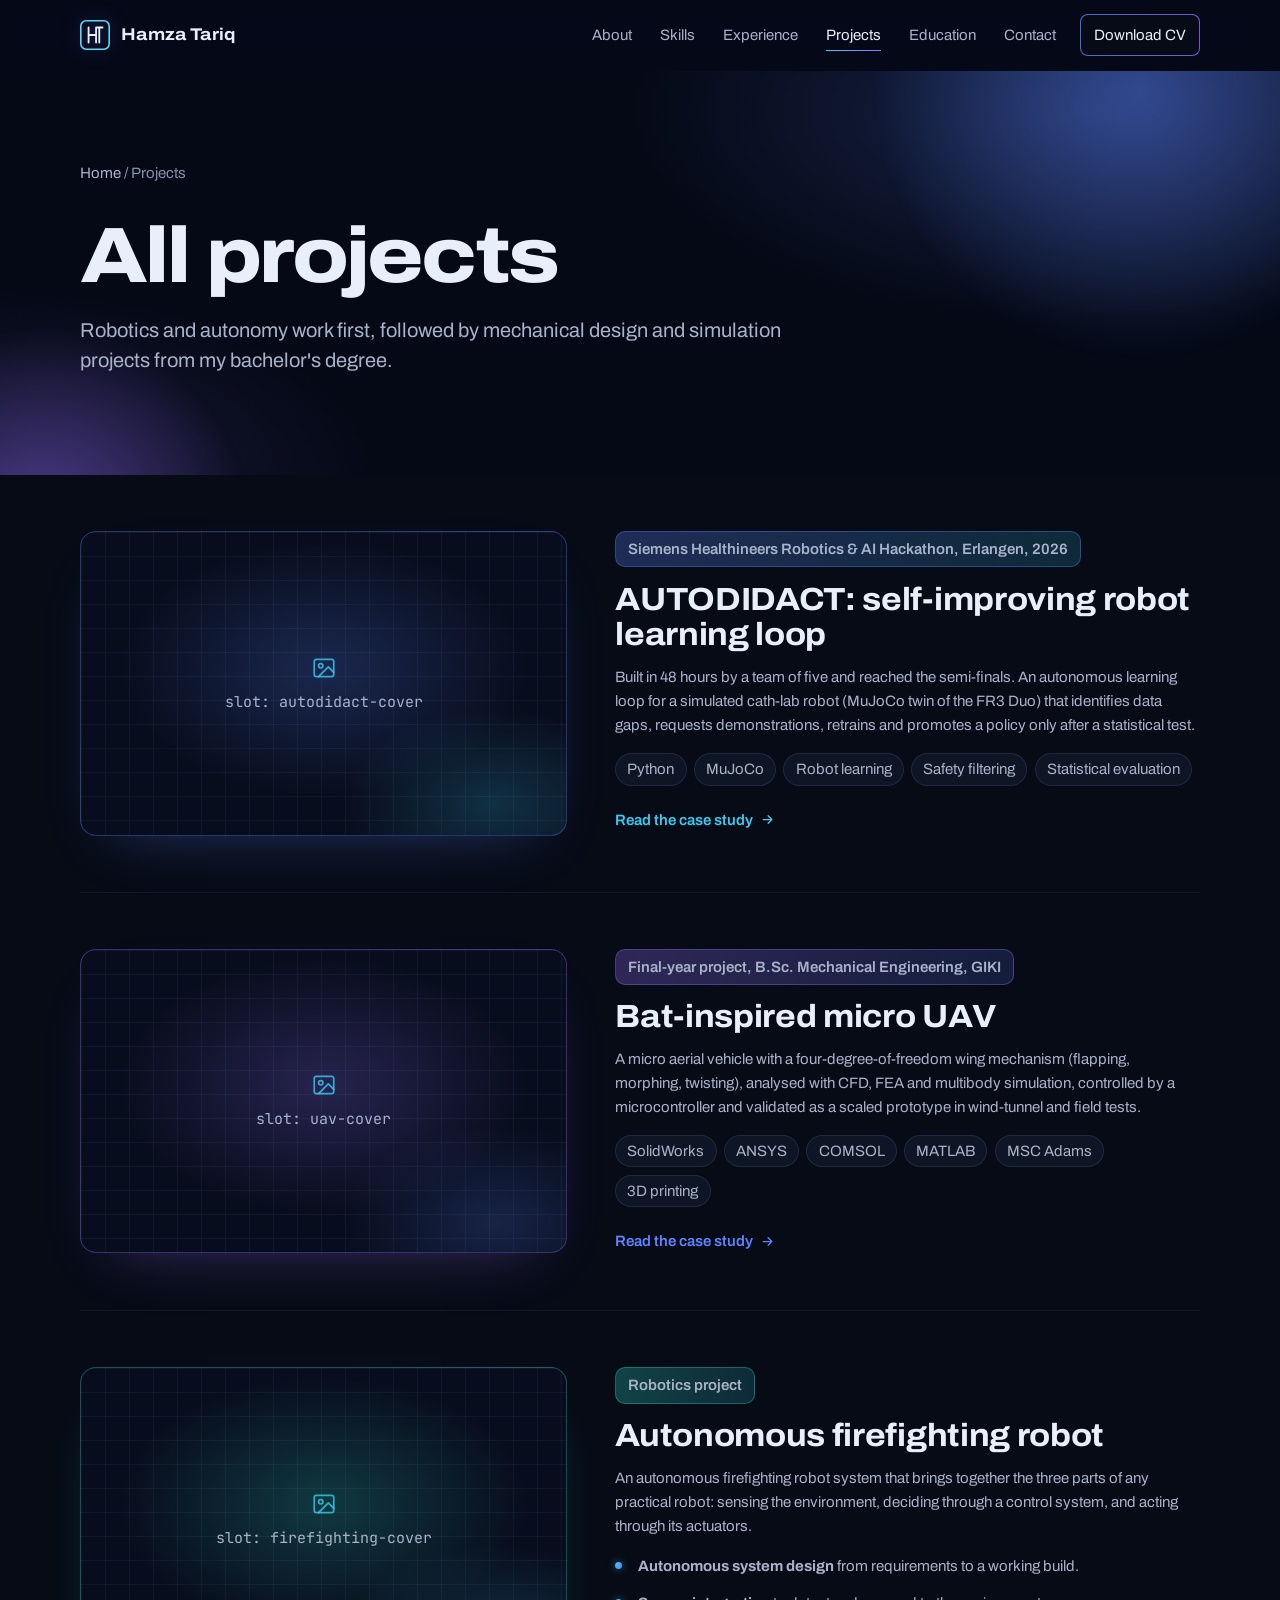
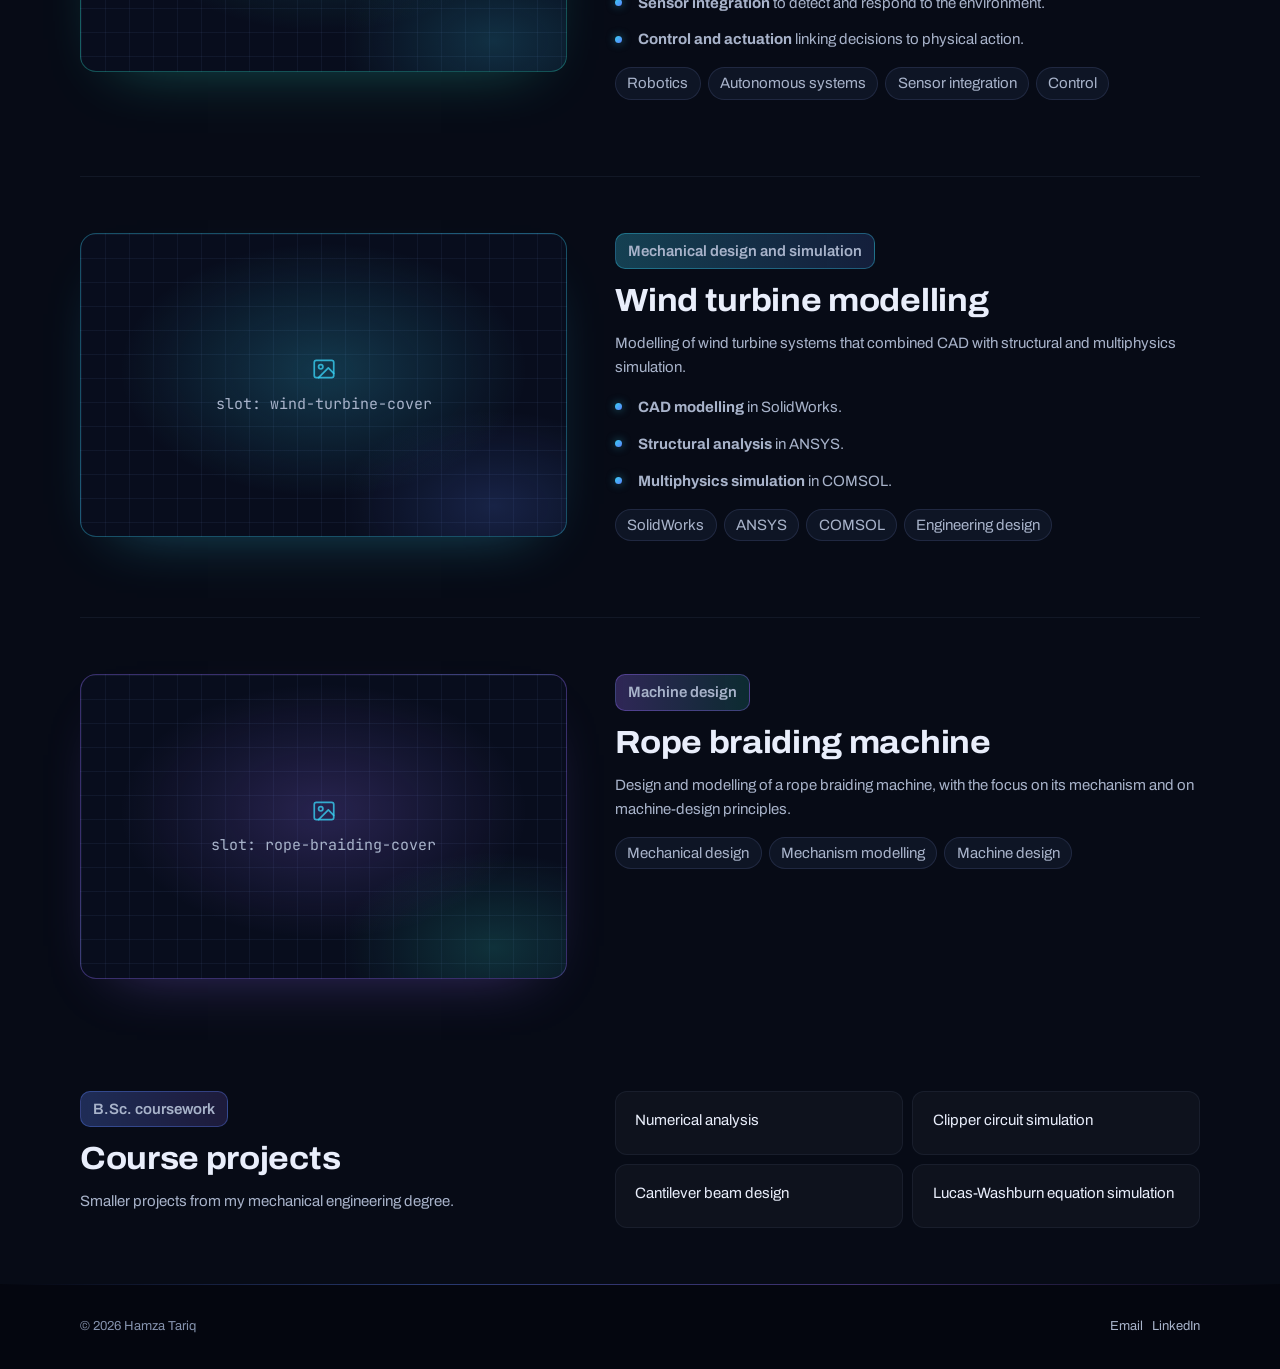
==== commit bafef092: "Updated Portfolio Design Project pages" ====
--- a/projects/index.html
+++ b/projects/index.html
@@ -35,7 +35,7 @@
 <header class="site-header">
   <nav class="wrap nav" aria-label="Main">
     <a class="brand" href="../index.html" aria-label="Hamza Tariq, home">
-      <svg class="brand-mark" viewBox="0 0 28 28" aria-hidden="true"><rect x=".75" y=".75" width="26.5" height="26.5" rx="5" fill="none" stroke="#d4b072" stroke-width="1.5"/><path d="M8 7v14M8 14h7M15 7v14M15 7h6M18 7v14" fill="none" stroke="#ebe8e1" stroke-width="1.7" stroke-linecap="round"/></svg>
+      <svg class="brand-mark" viewBox="0 0 28 28" aria-hidden="true"><rect x=".75" y=".75" width="26.5" height="26.5" rx="5" fill="none" stroke="#5fd8f2" stroke-width="1.5"/><path d="M8 7v14M8 14h7M15 7v14M15 7h6M18 7v14" fill="none" stroke="#e9eefb" stroke-width="1.7" stroke-linecap="round"/></svg>
       <span>Hamza Tariq</span>
     </a>
     <button class="nav-toggle" type="button" aria-expanded="false" aria-controls="nav-links" aria-label="Open menu"><span></span></button>
@@ -54,6 +54,7 @@
 
 <main id="main">
   <header class="cs-hero">
+    <div class="fx" aria-hidden="true"><span class="orb orb-1"></span><span class="orb orb-2"></span></div>
     <div class="wrap">
       <p class="breadcrumb"><a href="../index.html">Home</a> / Projects</p>
       <h1 class="cs-title">All projects</h1>
@@ -62,7 +63,7 @@
   </header>
 
   <div class="wrap">
-    <article class="proj-entry" id="autodidact">
+    <article class="proj-entry tone-autodidact" id="autodidact">
       <div class="project-visual" data-img="autodidact-cover" data-alt="AUTODIDACT project image">
         <div style="text-align:center;padding:1rem"><svg class="ph-icon" aria-hidden="true"><use href="#i-image"/></svg><p class="ph-path">slot: autodidact-cover</p></div>
       </div>
@@ -75,7 +76,7 @@
       </div>
     </article>
 
-    <article class="proj-entry" id="bat-uav">
+    <article class="proj-entry tone-uav" id="bat-uav">
       <div class="project-visual" data-img="uav-cover" data-alt="Bat-inspired micro UAV project image">
         <div style="text-align:center;padding:1rem"><svg class="ph-icon" aria-hidden="true"><use href="#i-image"/></svg><p class="ph-path">slot: uav-cover</p></div>
       </div>
@@ -88,7 +89,7 @@
       </div>
     </article>
 
-    <article class="proj-entry" id="firefighting">
+    <article class="proj-entry tone-fire" id="firefighting">
       <div class="project-visual" data-img="firefighting-cover" data-alt="Autonomous firefighting robot">
         <div style="text-align:center;padding:1rem"><svg class="ph-icon" aria-hidden="true"><use href="#i-image"/></svg><p class="ph-path">slot: firefighting-cover</p></div>
       </div>
@@ -106,7 +107,7 @@
       </div>
     </article>
 
-    <article class="proj-entry" id="wind-turbine">
+    <article class="proj-entry tone-wind" id="wind-turbine">
       <div class="project-visual" data-img="wind-turbine-cover" data-alt="Wind turbine model">
         <div style="text-align:center;padding:1rem"><svg class="ph-icon" aria-hidden="true"><use href="#i-image"/></svg><p class="ph-path">slot: wind-turbine-cover</p></div>
       </div>
@@ -123,7 +124,7 @@
       </div>
     </article>
 
-    <article class="proj-entry" id="rope-braiding">
+    <article class="proj-entry tone-rope" id="rope-braiding">
       <div class="project-visual" data-img="rope-braiding-cover" data-alt="Rope braiding machine model">
         <div style="text-align:center;padding:1rem"><svg class="ph-icon" aria-hidden="true"><use href="#i-image"/></svg><p class="ph-path">slot: rope-braiding-cover</p></div>
       </div>
--- a/css/style.css
+++ b/css/style.css
@@ -1,7 +1,13 @@
 /* =========================================================
-   Hamza Tariq — Portfolio
-   Design tokens, base styles and components.
-   Palette: graphite + brass (accent) + steel (drawing lines)
+   Hamza Tariq — Portfolio  |  v2 "deep navy" theme
+   ---------------------------------------------------------
+   1. THEME CONTROLS  ← change colours, gradients and glow here
+   2. Base
+   3. Shared components (header, buttons, cards, ambient FX)
+   4. Section styles (hero, about, skills, experience, projects,
+      education, leadership, contact)
+   5. Case-study + all-projects pages
+   6. Motion + accessibility
    ========================================================= */
 
 @font-face {
@@ -22,23 +28,85 @@
   font-display: swap;
 }
 
+/* =========================================================
+   1. THEME CONTROLS
+   Accent colours are written as "R G B" channels so they can be
+   reused at any transparency: rgb(var(--c-blue) / 0.4).
+   ========================================================= */
 :root {
-  /* colour */
-  --bg: #16181b;
-  --bg-2: #1b1e22;
-  --surface: #1f2328;
-  --surface-2: #252a30;
-  --line: #31373e;
-  --line-soft: #262b31;
-  --text: #ebe8e1;
-  --muted: #a5aab0;
-  --dim: #8a9097;
-  --brass: #d4b072;
-  --brass-soft: rgba(212, 176, 114, 0.14);
-  --steel: #8fb0c7;
-  --steel-soft: rgba(143, 176, 199, 0.12);
-
-  /* type */
+  /* ---- Accent palette ---- */
+  --c-blue:   92 132 255;   /* #5c84ff  primary accent   */
+  --c-violet: 150 112 255;  /* #9670ff  secondary accent */
+  --c-cyan:   56 205 240;   /* #38cdf0  highlight        */
+  --c-teal:   45 212 191;   /* #2dd4bf  subtle support   */
+
+  --accent-primary: rgb(var(--c-blue));
+  --accent-secondary: rgb(var(--c-violet));
+
+  /* ---- Glow intensity (0 = no glow, 1 = very strong) ---- */
+  --glow: 0.45;
+
+  /* ---- Base backgrounds ---- */
+  --bg-main: #070b16;        /* page background (near-black navy) */
+  --bg-secondary: #0c1222;   /* secondary surfaces               */
+
+  /* ---- Cards ---- */
+  --card-bg: #0e1426;                         /* solid card fill        */
+  --card-bg-soft: rgba(17, 24, 44, 0.62);     /* glass card fill        */
+  --card-border: rgba(150, 172, 230, 0.13);   /* default card border    */
+  --card-border-hover: rgba(150, 172, 230, 0.28);
+
+  /* ---- Section backgrounds: base colour + two glow colours each ---- */
+  --hero-bg: #050916;
+  --hero-glow-1: var(--c-blue);
+  --hero-glow-2: var(--c-violet);
+  --hero-glow-3: var(--c-cyan);
+
+  --about-bg: #0d1017;           /* charcoal */
+  --about-glow-1: var(--c-blue);
+  --about-glow-2: var(--c-teal);
+
+  --skills-bg: #060912;          /* deep dark */
+  --skills-glow-1: var(--c-violet);
+  --skills-glow-2: var(--c-blue);
+
+  --experience-bg: #0a1022;      /* navy */
+  --experience-glow-1: var(--c-blue);
+  --experience-glow-2: var(--c-cyan);
+
+  --projects-bg: #070a17;
+  --projects-glow-1: var(--c-violet);
+  --projects-glow-2: var(--c-blue);
+
+  --education-bg: #0d0f1d;       /* slightly violet-tinted dark */
+  --education-glow-1: var(--c-violet);
+  --education-glow-2: var(--c-cyan);
+
+  --leadership-bg: #080c16;
+  --leadership-glow-1: var(--c-teal);
+  --leadership-glow-2: var(--c-blue);
+
+  --contact-bg: #050817;
+  --contact-glow-1: var(--c-blue);
+  --contact-glow-2: var(--c-violet);
+
+  /* ---- Project card gradients (two colours per project) ---- */
+  --autodidact-a: var(--c-blue);   --autodidact-b: var(--c-cyan);
+  --uav-a: var(--c-violet);        --uav-b: var(--c-blue);
+  --fire-a: var(--c-teal);         --fire-b: var(--c-cyan);
+  --wind-a: var(--c-cyan);         --wind-b: var(--c-blue);
+  --rope-a: var(--c-violet);       --rope-b: var(--c-teal);
+
+  /* ---- Text ---- */
+  --text: #e9eefb;
+  --muted: #a8b3ca;
+  --dim: #8592ad;
+
+  /* ---- Pattern ---- */
+  --grid-line: rgba(130, 160, 230, 0.07);
+  --grid-size: 44px;
+
+  /* ---- Type ---- */
   --sans: "Archivo", system-ui, -apple-system, "Segoe UI", Roboto, sans-serif;
   --mono: "JetBrains Mono", ui-monospace, SFMono-Regular, Menlo, monospace;
   --fs-xs: 0.8125rem;
@@ -46,95 +114,85 @@
   --fs-base: 1.0625rem;
   --fs-md: 1.25rem;
   --fs-lg: clamp(1.5rem, 1.2rem + 1.2vw, 2rem);
-  --fs-xl: clamp(2rem, 1.4rem + 2.4vw, 3rem);
-  --fs-hero: clamp(2.9rem, 1.6rem + 6vw, 6.25rem);
-
-  /* layout */
-  --max: 1180px;
+  --fs-xl: clamp(2.1rem, 1.4rem + 2.6vw, 3.25rem);
+  --fs-hero: clamp(3rem, 1.6rem + 6.4vw, 6.75rem);
+
+  /* ---- Layout ---- */
+  --max: 1200px;
   --gutter: clamp(1.25rem, 4vw, 2.5rem);
-  --section: clamp(4.5rem, 9vw, 8rem);
-  --r-lg: 14px;
-  --r-sm: 6px;
+  --section: clamp(5rem, 10vw, 8.5rem);
+  --r-xl: 22px;
+  --r-lg: 16px;
+  --r-md: 12px;
+  --r-sm: 8px;
   --ease: cubic-bezier(.2, .7, .2, 1);
-}
-
+
+  /* legacy aliases used by inline SVG classes */
+  --line: var(--card-border);
+  --line-soft: rgba(150, 172, 230, 0.08);
+}
+
+/* =========================================================
+   2. Base
+   ========================================================= */
 *, *::before, *::after { box-sizing: border-box; }
-html { -webkit-text-size-adjust: 100%; scroll-behavior: smooth; scroll-padding-top: 80px; }
-@media (prefers-reduced-motion: reduce) { html { scroll-behavior: auto; } }
-
+html { -webkit-text-size-adjust: 100%; scroll-behavior: smooth; scroll-padding-top: 84px; background: var(--bg-main); }
 body {
-  margin: 0;
-  background: var(--bg);
-  color: var(--text);
-  font-family: var(--sans);
-  font-size: var(--fs-base);
-  line-height: 1.6;
-  font-feature-settings: "tnum" 0;
-  -webkit-font-smoothing: antialiased;
-  text-rendering: optimizeLegibility;
-}
-
+  margin: 0; background: var(--bg-main); color: var(--text);
+  font-family: var(--sans); font-size: var(--fs-base); line-height: 1.6;
+  -webkit-font-smoothing: antialiased; text-rendering: optimizeLegibility;
+  overflow-x: hidden;
+}
 img, svg { display: block; max-width: 100%; }
-a { color: inherit; text-decoration-color: rgba(212, 176, 114, .5); text-underline-offset: .2em; }
-a:hover { color: var(--brass); }
-:focus-visible { outline: 2px solid var(--brass); outline-offset: 3px; border-radius: 3px; }
-::selection { background: var(--brass); color: #16181b; }
-
+a { color: inherit; text-decoration-color: rgb(var(--c-cyan) / .5); text-underline-offset: .2em; }
+a:hover { color: rgb(var(--c-cyan)); }
+:focus-visible { outline: 2px solid rgb(var(--c-cyan)); outline-offset: 3px; border-radius: 4px; }
+::selection { background: rgb(var(--c-blue)); color: #fff; }
 h1, h2, h3, h4 { margin: 0; font-weight: 700; line-height: 1.12; letter-spacing: -0.01em; }
 p { margin: 0 0 1em; }
 ul, ol { margin: 0; padding: 0; }
-
-.skip-link {
-  position: absolute; left: 1rem; top: -100px; z-index: 100;
-  background: var(--brass); color: #16181b; padding: .6rem 1rem; border-radius: var(--r-sm);
-  font-weight: 600; text-decoration: none;
-}
+[hidden] { display: none !important; }
+
+.skip-link { position: absolute; left: 1rem; top: -100px; z-index: 100; background: rgb(var(--c-blue)); color: #fff; padding: .6rem 1rem; border-radius: var(--r-sm); font-weight: 600; text-decoration: none; }
 .skip-link:focus { top: 1rem; }
-
-.visually-hidden {
-  position: absolute !important; width: 1px; height: 1px; overflow: hidden;
-  clip: rect(0 0 0 0); white-space: nowrap;
-}
-
-.wrap { width: 100%; max-width: var(--max); margin-inline: auto; padding-inline: var(--gutter); }
-
-/* ---------- header / navigation ---------- */
+.visually-hidden { position: absolute !important; width: 1px; height: 1px; overflow: hidden; clip: rect(0 0 0 0); white-space: nowrap; }
+.wrap { position: relative; z-index: 1; width: 100%; max-width: var(--max); margin-inline: auto; padding-inline: var(--gutter); }
+
+/* =========================================================
+   3. Shared components
+   ========================================================= */
+
+/* ---- Header ---- */
 .site-header {
   position: sticky; top: 0; z-index: 50;
-  background: rgba(22, 24, 27, .82);
-  backdrop-filter: saturate(140%) blur(10px);
-  -webkit-backdrop-filter: saturate(140%) blur(10px);
-  border-bottom: 1px solid transparent;
-  transition: border-color .3s;
-}
-.site-header.is-scrolled { border-bottom-color: var(--line-soft); }
-.nav { display: flex; align-items: center; justify-content: space-between; height: 68px; }
-.brand {
-  display: flex; align-items: center; gap: .7rem;
-  text-decoration: none; font-weight: 700; font-stretch: 112%; letter-spacing: .01em;
-}
-.brand-mark { width: 28px; height: 28px; }
+  background: rgba(6, 9, 20, .55);
+  backdrop-filter: saturate(160%) blur(14px); -webkit-backdrop-filter: saturate(160%) blur(14px);
+  border-bottom: 1px solid transparent; transition: border-color .3s, background-color .3s;
+}
+.site-header.is-scrolled { background: rgba(6, 9, 20, .82); border-bottom-color: var(--line-soft); }
+.nav { display: flex; align-items: center; justify-content: space-between; height: 70px; }
+.brand { display: flex; align-items: center; gap: .7rem; text-decoration: none; font-weight: 700; font-stretch: 112%; letter-spacing: .01em; }
+.brand-mark { width: 30px; height: 30px; filter: drop-shadow(0 0 10px rgb(var(--c-blue) / calc(var(--glow) * .9))); }
 .brand:hover { color: var(--text); }
-
-.nav-links { display: flex; gap: .25rem; list-style: none; align-items: center; }
-.nav-links a {
-  display: block; padding: .5rem .8rem; text-decoration: none; font-size: var(--fs-sm);
-  color: var(--muted); border-radius: var(--r-sm);
-}
-.nav-links a:hover, .nav-links a[aria-current="true"], .nav-links a[aria-current="page"] { color: var(--text); }
+.nav-links { display: flex; gap: .15rem; list-style: none; align-items: center; }
+.nav-links a { position: relative; display: block; padding: .5rem .8rem; text-decoration: none; font-size: var(--fs-sm); color: var(--muted); border-radius: var(--r-sm); transition: color .2s; }
+.nav-links a::after {
+  content: ""; position: absolute; left: .8rem; right: .8rem; bottom: .25rem; height: 1px;
+  background: linear-gradient(90deg, rgb(var(--c-cyan)), rgb(var(--c-violet)));
+  transform: scaleX(0); transform-origin: left; transition: transform .3s var(--ease);
+}
+.nav-links a:hover, .nav-links a[aria-current] { color: var(--text); }
+.nav-links a:hover::after, .nav-links a[aria-current]::after { transform: scaleX(1); }
 .nav-links .nav-cv {
-  margin-left: .5rem; color: var(--text); border: 1px solid var(--line);
-}
-.nav-links .nav-cv:hover { border-color: var(--brass); color: var(--brass); }
-
-.nav-toggle {
-  display: none; background: none; border: 1px solid var(--line); color: var(--text);
-  border-radius: var(--r-sm); width: 44px; height: 44px; cursor: pointer; padding: 0;
-}
-.nav-toggle span, .nav-toggle span::before, .nav-toggle span::after {
-  display: block; width: 18px; height: 1.5px; background: currentColor; margin: auto; position: relative;
-  transition: transform .25s var(--ease), opacity .2s;
-}
+  margin-left: .6rem; color: var(--text); border: 1px solid transparent;
+  background: linear-gradient(var(--bg-main), var(--bg-main)) padding-box,
+              linear-gradient(120deg, rgb(var(--c-blue) / .8), rgb(var(--c-violet) / .8)) border-box;
+}
+.nav-links .nav-cv::after { display: none; }
+.nav-links .nav-cv:hover { box-shadow: 0 0 22px -4px rgb(var(--c-blue) / var(--glow)); }
+
+.nav-toggle { display: none; background: rgba(255,255,255,.03); border: 1px solid var(--card-border); color: var(--text); border-radius: var(--r-sm); width: 44px; height: 44px; cursor: pointer; padding: 0; }
+.nav-toggle span, .nav-toggle span::before, .nav-toggle span::after { display: block; width: 18px; height: 1.5px; background: currentColor; margin: auto; position: relative; transition: transform .25s var(--ease), background-color .2s; }
 .nav-toggle span::before, .nav-toggle span::after { content: ""; position: absolute; left: 0; }
 .nav-toggle span::before { top: -6px; }
 .nav-toggle span::after { top: 6px; }
@@ -145,102 +203,169 @@
 @media (max-width: 860px) {
   .nav-toggle { display: grid; place-items: center; }
   .nav-links {
-    position: fixed; inset: 68px 0 auto 0; flex-direction: column; align-items: stretch; gap: 0;
-    background: var(--bg); border-bottom: 1px solid var(--line);
+    position: fixed; inset: 70px 0 auto 0; flex-direction: column; align-items: stretch; gap: 0;
+    background: rgba(6, 9, 20, .97); border-bottom: 1px solid var(--card-border);
     padding: .5rem var(--gutter) 1.25rem;
     transform: translateY(-8px); opacity: 0; visibility: hidden;
     transition: opacity .2s, transform .2s var(--ease), visibility 0s .2s;
   }
   .nav-links.is-open { opacity: 1; transform: none; visibility: visible; transition: opacity .2s, transform .2s var(--ease); }
   .nav-links a { padding: .9rem 0; font-size: var(--fs-base); border-bottom: 1px solid var(--line-soft); border-radius: 0; }
+  .nav-links a::after { display: none; }
   .nav-links .nav-cv { margin: 1rem 0 0; text-align: center; border-radius: var(--r-sm); padding: .8rem; }
 }
 
-/* ---------- buttons & links ---------- */
+/* ---- Buttons ---- */
 .btn {
-  display: inline-flex; align-items: center; gap: .55rem;
-  padding: .85rem 1.3rem; border-radius: var(--r-sm);
+  position: relative; display: inline-flex; align-items: center; gap: .55rem;
+  padding: .9rem 1.35rem; border-radius: 10px;
   font: 600 var(--fs-sm)/1 var(--sans); text-decoration: none; cursor: pointer;
-  border: 1px solid var(--line); color: var(--text); background: transparent;
-  transition: background-color .2s, border-color .2s, color .2s;
+  color: var(--text); border: 1px solid var(--card-border-hover);
+  background: rgba(255, 255, 255, .03);
+  transition: transform .25s var(--ease), box-shadow .3s, border-color .25s, background-color .25s, background-position .5s var(--ease);
 }
 .btn svg { width: 16px; height: 16px; flex: none; }
-.btn:hover { border-color: var(--text); color: var(--text); }
-.btn-primary { background: var(--brass); border-color: var(--brass); color: #17191c; }
-.btn-primary:hover { background: #e2c189; border-color: #e2c189; color: #17191c; }
-
-.socials { display: flex; flex-wrap: wrap; gap: .25rem 1.25rem; list-style: none; }
+.btn:hover { color: var(--text); transform: translateY(-2px); border-color: rgb(var(--c-cyan) / .55); background-color: rgb(var(--c-blue) / .1); box-shadow: 0 10px 30px -12px rgb(var(--c-cyan) / var(--glow)); }
+.btn-primary {
+  border: 0; color: #fff;
+  background: linear-gradient(110deg, #3b5ee8 0%, #6a4ce6 50%, #2b8fd6 100%) 0 0 / 200% 100%;
+  box-shadow: 0 10px 34px -12px rgb(var(--c-blue) / calc(var(--glow) * 1.6)), inset 0 1px 0 rgba(255,255,255,.18);
+}
+.btn-primary:hover { color: #fff; background-position: 100% 0; box-shadow: 0 16px 44px -12px rgb(var(--c-violet) / calc(var(--glow) * 1.8)), inset 0 1px 0 rgba(255,255,255,.22); }
+
+.socials { display: flex; flex-wrap: wrap; gap: .5rem; list-style: none; }
 .socials a {
-  display: inline-flex; align-items: center; gap: .5rem; padding: .35rem 0;
+  display: inline-flex; align-items: center; gap: .5rem; padding: .5rem .85rem;
   font-size: var(--fs-sm); color: var(--muted); text-decoration: none;
-}
-.socials a:hover { color: var(--text); }
-.socials svg { width: 18px; height: 18px; }
-
-.text-link {
-  display: inline-flex; align-items: center; gap: .4rem; font-weight: 600; font-size: var(--fs-sm);
-  color: var(--brass); text-decoration: none;
-}
-.text-link:hover { text-decoration: underline; }
-.text-link svg { width: 15px; height: 15px; transition: transform .2s var(--ease); }
-.text-link:hover svg { transform: translateX(3px); }
-
-/* GitHub link hidden until configured in js/config.js */
+  border: 1px solid var(--line-soft); border-radius: 999px; background: rgba(255,255,255,.02);
+  transition: color .2s, border-color .2s, background-color .2s;
+}
+.socials a:hover { color: var(--text); border-color: rgb(var(--c-cyan) / .4); background: rgb(var(--c-cyan) / .06); }
+.socials svg { width: 17px; height: 17px; }
+
+.text-link { display: inline-flex; align-items: center; gap: .4rem; font-weight: 600; font-size: var(--fs-sm); color: rgb(var(--c-cyan)); text-decoration: none; }
+.text-link:hover { color: #8fe6fa; }
+.text-link svg { width: 15px; height: 15px; transition: transform .25s var(--ease); }
+.text-link:hover svg { transform: translateX(4px); }
+
 [data-link="github"].is-unset { display: none !important; }
 
-/* ---------- hero ---------- */
-.hero {
-  position: relative; overflow: hidden;
-  border-bottom: 1px solid var(--line-soft);
-  background:
-    linear-gradient(var(--line-soft) 1px, transparent 1px) 0 0 / 40px 40px,
-    linear-gradient(90deg, var(--line-soft) 1px, transparent 1px) 0 0 / 40px 40px,
-    var(--bg);
-}
-.hero::after { /* fade grid towards edges */
-  content: ""; position: absolute; inset: 0; pointer-events: none;
-  background: radial-gradient(ellipse 80% 70% at 70% 45%, transparent 0%, var(--bg) 78%);
-}
+/* ---- Tags ---- */
+.tags { display: flex; flex-wrap: wrap; gap: .45rem; list-style: none; }
+.tags li {
+  font-size: var(--fs-xs); padding: .32rem .7rem; border-radius: 999px; line-height: 1.35;
+  color: #c3cce0; background: rgba(120, 150, 230, .07); border: 1px solid rgba(140, 165, 235, .14);
+}
+.tags li small { color: var(--dim); font-size: inherit; }
+
+/* ---- Ambient FX layer (orbs + grid). Used in hero, contact and case-study headers ---- */
+.fx { position: absolute; inset: 0; overflow: hidden; pointer-events: none; z-index: 0; }
+.fx .orb {
+  position: absolute; border-radius: 50%; will-change: transform;
+  background: radial-gradient(circle at center, rgb(var(--orb) / calc(var(--glow) * .9)) 0%, rgb(var(--orb) / 0) 68%);
+}
+.fx .fx-grid {
+  position: absolute; inset: calc(var(--grid-size) * -1) 0 0 0;
+  background:
+    linear-gradient(var(--grid-line) 1px, transparent 1px) 0 0 / var(--grid-size) var(--grid-size),
+    linear-gradient(90deg, var(--grid-line) 1px, transparent 1px) 0 0 / var(--grid-size) var(--grid-size);
+  -webkit-mask-image: radial-gradient(ellipse 75% 70% at 60% 40%, #000 20%, transparent 75%);
+          mask-image: radial-gradient(ellipse 75% 70% at 60% 40%, #000 20%, transparent 75%);
+  animation: grid-move 9s linear infinite;
+}
+@keyframes grid-move { to { transform: translateY(var(--grid-size)); } }
+@keyframes drift-a { 0% { transform: translate(0, 0) scale(1); } 50% { transform: translate(6%, 8%) scale(1.08); } 100% { transform: translate(-4%, 3%) scale(.96); } }
+@keyframes drift-b { 0% { transform: translate(0, 0) scale(1); } 50% { transform: translate(-7%, -5%) scale(1.1); } 100% { transform: translate(5%, 4%) scale(.95); } }
+
+/* ---- Sections ---- */
+.section { position: relative; padding-block: var(--section); overflow: hidden; isolation: isolate; }
+.section::before { /* soft hairline between sections */
+  content: ""; position: absolute; top: 0; left: 0; right: 0; height: 1px; z-index: 1;
+  background: linear-gradient(90deg, transparent, rgba(150, 172, 230, .16), transparent);
+}
+.section-head { display: grid; grid-template-columns: minmax(0, 1fr) minmax(0, 1.3fr); gap: 1.25rem 3rem; align-items: end; margin-bottom: clamp(2.5rem, 5vw, 3.75rem); }
+.section-title { font-size: var(--fs-xl); font-weight: 760; font-stretch: 114%; letter-spacing: -0.028em; }
+.section-title::after { /* small gradient accent bar under each title */
+  content: ""; display: block; width: 56px; height: 3px; border-radius: 3px; margin-top: 1rem;
+  background: linear-gradient(90deg, rgb(var(--sec-a, var(--c-blue))), rgb(var(--sec-b, var(--c-violet))));
+  box-shadow: 0 0 18px rgb(var(--sec-a, var(--c-blue)) / var(--glow));
+}
+.section-lede { color: var(--muted); max-width: 38rem; margin: 0; }
+@media (max-width: 760px) { .section-head { grid-template-columns: 1fr; } }
+
+/* Gradient-border card recipe, reused below:
+   background: <fill> padding-box, <gradient> border-box; border: 1px solid transparent; */
+
+/* =========================================================
+   4. Sections
+   ========================================================= */
+
+/* ---------- HERO ---------- */
+.section--hero {
+  position: relative; overflow: hidden; isolation: isolate;
+  background:
+    radial-gradient(60% 70% at 78% 30%, rgb(var(--hero-glow-1) / calc(var(--glow) * .55)) 0%, transparent 60%),
+    radial-gradient(50% 60% at 12% 85%, rgb(var(--hero-glow-2) / calc(var(--glow) * .45)) 0%, transparent 65%),
+    linear-gradient(180deg, var(--hero-bg) 0%, #070b1c 100%);
+}
+.section--hero::after { /* fade into next section */
+  content: ""; position: absolute; left: 0; right: 0; bottom: 0; height: 140px; z-index: 0; pointer-events: none;
+  background: linear-gradient(180deg, transparent, var(--about-bg));
+}
+.section--hero .orb-1 { --orb: var(--hero-glow-1); width: 720px; height: 720px; right: -160px; top: -220px; animation: drift-a 22s ease-in-out infinite alternate; }
+.section--hero .orb-2 { --orb: var(--hero-glow-2); width: 620px; height: 620px; left: -220px; bottom: -260px; animation: drift-b 26s ease-in-out infinite alternate; }
+.section--hero .orb-3 { --orb: var(--hero-glow-3); width: 360px; height: 360px; left: 42%; top: 18%; opacity: .55; animation: drift-b 30s ease-in-out infinite alternate; }
+
 .hero-inner {
-  position: relative; z-index: 1;
   display: grid; grid-template-columns: minmax(0, 1.08fr) minmax(0, .92fr);
   gap: clamp(1rem, 4vw, 3rem); align-items: center;
-  min-height: min(88vh, 860px); padding-block: clamp(3.5rem, 8vw, 6rem);
-}
-.hero-name {
-  font-size: var(--fs-hero); font-weight: 800; font-stretch: 118%;
-  letter-spacing: -0.035em; line-height: .95; margin-bottom: 1.4rem;
-}
+  min-height: min(90vh, 880px); padding-block: clamp(3.5rem, 8vw, 6rem);
+}
+.hero-badge {
+  display: inline-flex; align-items: center; gap: .6rem; margin-bottom: 1.6rem;
+  padding: .4rem .85rem .4rem .55rem; border-radius: 999px; font-size: var(--fs-xs); color: #c9d3ea;
+  background: rgba(20, 30, 60, .55); border: 1px solid rgb(var(--c-blue) / .25);
+}
+.hero-badge i { width: 8px; height: 8px; border-radius: 50%; background: rgb(var(--c-teal)); box-shadow: 0 0 0 4px rgb(var(--c-teal) / .15), 0 0 12px rgb(var(--c-teal) / .8); }
+.hero-name { font-size: var(--fs-hero); font-weight: 800; font-stretch: 118%; letter-spacing: -0.04em; line-height: .94; margin-bottom: 1.5rem; }
 .hero-name span { display: block; }
-.hero-name span + span { color: transparent; -webkit-text-stroke: 1.2px var(--text); }
-@supports not (-webkit-text-stroke: 1px black) { .hero-name span + span { color: var(--text); } }
-.hero-role {
-  font-size: var(--fs-md); font-weight: 500; color: var(--brass); margin-bottom: 1.25rem; letter-spacing: 0;
-}
-.hero-intro { max-width: 34rem; color: var(--muted); font-size: 1.125rem; margin-bottom: 2rem; }
-.hero-actions { display: flex; flex-wrap: wrap; gap: .75rem; margin-bottom: 2rem; }
+.hero-name span + span {
+  background: linear-gradient(100deg, rgb(var(--c-cyan)) 0%, rgb(var(--c-blue)) 45%, rgb(var(--c-violet)) 100%);
+  -webkit-background-clip: text; background-clip: text; color: transparent;
+  filter: drop-shadow(0 6px 30px rgb(var(--c-blue) / calc(var(--glow) * .8)));
+}
+.hero-role { font-size: var(--fs-md); font-weight: 550; color: #cfd8ef; margin-bottom: 1.25rem; }
+.hero-role b { font-weight: 550; color: rgb(var(--c-cyan)); }
+.hero-intro { max-width: 34rem; color: var(--muted); font-size: 1.125rem; margin-bottom: 2.1rem; }
+.hero-actions { display: flex; flex-wrap: wrap; gap: .75rem; margin-bottom: 1.75rem; }
 
 .hero-drawing { position: relative; }
+.hero-drawing::before { /* glass plate behind the drawing */
+  content: ""; position: absolute; inset: 2% 0 18% 0; z-index: -1; border-radius: var(--r-xl);
+  background: radial-gradient(70% 60% at 60% 45%, rgb(var(--c-blue) / .16), transparent 70%);
+}
 .drawing { width: 100%; height: auto; overflow: visible; }
-.drawing .ln { fill: none; stroke: var(--steel); stroke-width: 1.6; stroke-linecap: round; stroke-linejoin: round; }
-.drawing .ln-thin { fill: none; stroke: var(--steel); stroke-width: .8; opacity: .55; }
-.drawing .ln-dash { fill: none; stroke: var(--steel); stroke-width: .8; stroke-dasharray: 6 4 1 4; opacity: .55; }
-.drawing .ln-brass { fill: none; stroke: var(--brass); stroke-width: 1.4; }
-.drawing .fill-bg { fill: var(--bg); }
-.drawing .link { fill: var(--bg-2); stroke: var(--steel); stroke-width: 1.6; stroke-linejoin: round; }
-.drawing .dot { fill: var(--brass); }
-.drawing .joint { fill: var(--bg); stroke: var(--brass); stroke-width: 1.6; }
-.drawing .txt { fill: var(--dim); font: 500 11px var(--mono); letter-spacing: .02em; }
-.drawing .txt-brass { fill: var(--brass); font: 500 11px var(--mono); }
-.drawing .trace { fill: none; stroke: var(--brass); stroke-width: 1; opacity: .5; stroke-dasharray: 2 5; }
-
-/* engineering title block */
+.drawing .ln { fill: none; stroke: #8fb4ff; stroke-width: 1.6; stroke-linecap: round; stroke-linejoin: round; }
+.drawing .ln-thin { fill: none; stroke: #8fb4ff; stroke-width: .8; opacity: .45; }
+.drawing .ln-dash { fill: none; stroke: #8fb4ff; stroke-width: .8; stroke-dasharray: 6 4 1 4; opacity: .5; }
+.drawing .ln-brass { fill: none; stroke: rgb(var(--c-cyan)); stroke-width: 1.4; }
+.drawing .fill-bg { fill: var(--hero-bg); }
+.drawing .link { fill: rgba(12, 20, 44, .9); stroke: #8fb4ff; stroke-width: 1.6; stroke-linejoin: round; }
+.drawing .dot { fill: rgb(var(--c-cyan)); }
+.drawing .joint { fill: #0a1230; stroke: rgb(var(--c-cyan)); stroke-width: 1.6; filter: drop-shadow(0 0 6px rgb(var(--c-cyan) / .8)); }
+.drawing .txt { fill: #8d9bbb; font: 500 11px var(--mono); letter-spacing: .02em; }
+.drawing .txt-brass { fill: rgb(var(--c-cyan)); font: 500 11px var(--mono); }
+.drawing .trace { fill: none; stroke: rgb(var(--c-violet)); stroke-width: 1.2; opacity: .75; stroke-dasharray: 2 5; }
+.drawing .sheet { fill: rgba(10, 16, 36, .45); }
+
 .title-block {
-  margin-top: 1rem; margin-left: auto; max-width: 330px;
-  display: grid; grid-template-columns: auto 1fr; border: 1px solid var(--line);
-  font: 400 11.5px/1.3 var(--mono); color: var(--muted); background: rgba(22, 24, 27, .85);
-}
-.title-block div { padding: .45rem .6rem; border-bottom: 1px solid var(--line-soft); }
+  margin-top: 1rem; margin-left: auto; max-width: 340px;
+  display: grid; grid-template-columns: auto 1fr; border-radius: var(--r-md); overflow: hidden;
+  font: 400 11.5px/1.3 var(--mono); color: var(--muted);
+  background: rgba(14, 22, 46, .6); border: 1px solid rgb(var(--c-blue) / .22);
+  backdrop-filter: blur(8px); -webkit-backdrop-filter: blur(8px);
+}
+.title-block div { padding: .5rem .7rem; border-bottom: 1px solid var(--line-soft); }
 .title-block div:nth-child(odd) { color: var(--dim); border-right: 1px solid var(--line-soft); }
 .title-block div:nth-last-child(-n+2) { border-bottom: 0; }
 .title-block strong { color: var(--text); font-weight: 600; }
@@ -249,334 +374,498 @@
   .hero-inner { grid-template-columns: 1fr; min-height: 0; }
   .hero-drawing { max-width: 460px; width: 100%; margin-inline: auto; }
   .title-block { display: none; }
-}
-
-/* ---------- sections ---------- */
-.section { padding-block: var(--section); border-bottom: 1px solid var(--line-soft); }
-.section-head {
-  display: grid; grid-template-columns: minmax(0, 1fr) minmax(0, 1.4fr); gap: 1.5rem 3rem;
-  align-items: end; margin-bottom: clamp(2.25rem, 5vw, 3.5rem);
-}
-.section-title { font-size: var(--fs-xl); font-weight: 750; font-stretch: 112%; letter-spacing: -0.025em; }
-.section-lede { color: var(--muted); max-width: 38rem; margin: 0; }
-@media (max-width: 760px) { .section-head { grid-template-columns: 1fr; } }
-
-/* ---------- about ---------- */
+  .section--hero .orb-1 { width: 460px; height: 460px; right: -200px; top: -120px; }
+  .section--hero .orb-2 { width: 420px; height: 420px; }
+}
+
+/* ---------- ABOUT (charcoal, blue + teal light) ---------- */
+.section--about {
+  --sec-a: var(--about-glow-1); --sec-b: var(--about-glow-2);
+  background:
+    radial-gradient(45% 55% at 100% 0%, rgb(var(--about-glow-1) / calc(var(--glow) * .32)), transparent 70%),
+    radial-gradient(40% 50% at 0% 100%, rgb(var(--about-glow-2) / calc(var(--glow) * .22)), transparent 70%),
+    var(--about-bg);
+}
+.section--about::before { display: none; }
 .about-grid { display: grid; grid-template-columns: minmax(0, 1fr) minmax(0, 1fr); gap: clamp(2rem, 5vw, 4.5rem); align-items: start; }
 .about-copy p { color: var(--muted); max-width: 36rem; }
 .about-copy p:first-child { color: var(--text); font-size: var(--fs-md); line-height: 1.5; }
-.about-facts { display: flex; flex-wrap: wrap; gap: .5rem 1.75rem; margin-top: 1.75rem; list-style: none; font-size: var(--fs-sm); color: var(--muted); }
-.about-facts strong { color: var(--text); font-weight: 600; }
-
-.areas { position: relative; list-style: none; display: grid; gap: 0; }
-.areas::before { /* the connecting spine */
-  content: ""; position: absolute; left: 15px; top: 22px; bottom: 22px; width: 1px; background: var(--line);
-}
-.area { position: relative; display: grid; grid-template-columns: 32px 1fr; gap: 1.1rem; padding: 1rem 0 1.4rem; }
+.about-facts { display: grid; grid-template-columns: repeat(3, minmax(0, 1fr)); gap: .75rem; margin-top: 2rem; list-style: none; font-size: var(--fs-sm); color: var(--muted); }
+.about-facts li {
+  padding: 1rem 1.05rem; border-radius: var(--r-md); line-height: 1.45;
+  background: rgba(255, 255, 255, .03); border: 1px solid rgba(255, 255, 255, .07);
+  backdrop-filter: blur(6px); -webkit-backdrop-filter: blur(6px);
+}
+.about-facts strong { display: block; color: rgb(var(--c-teal)); font-weight: 600; font-size: var(--fs-xs); margin-bottom: .25rem; }
+@media (max-width: 1000px) { .about-facts { grid-template-columns: 1fr 1fr; } }
+@media (max-width: 460px) { .about-facts { grid-template-columns: 1fr; } }
+
+.areas { position: relative; list-style: none; display: grid; gap: .85rem; }
+.areas::before { /* gradient spine connecting the three areas */
+  content: ""; position: absolute; left: 39px; top: 40px; bottom: 40px; width: 2px; border-radius: 2px;
+  background: linear-gradient(180deg, rgb(var(--c-blue)), rgb(var(--c-teal)), rgb(var(--c-violet)));
+  opacity: .55;
+}
+.area {
+  position: relative; display: grid; grid-template-columns: 40px 1fr; gap: 1.1rem; padding: 1.15rem 1.25rem;
+  border-radius: var(--r-lg); background: rgba(255, 255, 255, .025); border: 1px solid rgba(255, 255, 255, .07);
+  backdrop-filter: blur(8px); -webkit-backdrop-filter: blur(8px);
+  transition: border-color .3s, background-color .3s, transform .3s var(--ease);
+}
+.area:hover { border-color: rgb(var(--c-teal) / .3); background: rgba(255, 255, 255, .04); transform: translateX(4px); }
 .area-node {
-  width: 31px; height: 31px; border-radius: 50%; background: var(--bg); border: 1px solid var(--line);
-  display: grid; place-items: center; color: var(--brass); position: relative; z-index: 1;
-}
-.area-node svg { width: 15px; height: 15px; }
-.area h3 { font-size: 1.125rem; font-weight: 650; margin-bottom: .35rem; }
+  width: 40px; height: 40px; border-radius: 12px; display: grid; place-items: center; color: #fff; position: relative; z-index: 1;
+  background: linear-gradient(140deg, rgb(var(--c-blue)), rgb(var(--c-teal)));
+  box-shadow: 0 8px 22px -8px rgb(var(--c-blue) / var(--glow));
+}
+.area:nth-child(2) .area-node { background: linear-gradient(140deg, rgb(var(--c-teal)), rgb(var(--c-cyan))); }
+.area:nth-child(3) .area-node { background: linear-gradient(140deg, rgb(var(--c-violet)), rgb(var(--c-blue))); }
+.area-node svg { width: 18px; height: 18px; }
+.area h3 { font-size: 1.1rem; font-weight: 650; margin-bottom: .35rem; }
 .area p { margin: 0; color: var(--muted); font-size: var(--fs-sm); }
-.areas-note { margin: .25rem 0 0 48px; font-size: var(--fs-sm); color: var(--dim); }
-
+.areas-note { margin: 1rem 0 0 1.25rem; font-size: var(--fs-sm); color: var(--dim); }
 @media (max-width: 860px) { .about-grid { grid-template-columns: 1fr; } }
 
-/* ---------- skills ---------- */
-.skills { display: grid; grid-template-columns: repeat(3, minmax(0, 1fr)); border-top: 1px solid var(--line); }
-.skill-group { padding: 1.6rem 1.6rem 1.8rem 0; border-bottom: 1px solid var(--line); }
-.skill-group:not(:nth-child(3n+1)) { padding-left: 1.6rem; border-left: 1px solid var(--line-soft); }
-.skill-group h3 { font-size: 1rem; font-weight: 650; margin-bottom: 1rem; display: flex; align-items: center; gap: .6rem; }
-.skill-group h3 svg { width: 16px; height: 16px; color: var(--brass); flex: none; }
-.tags { display: flex; flex-wrap: wrap; gap: .45rem; list-style: none; }
-.tags li {
-  font-size: var(--fs-xs); padding: .3rem .65rem; border: 1px solid var(--line); border-radius: 999px; color: var(--muted);
-  line-height: 1.35;
-}
-.tags li small { color: var(--dim); font-size: inherit; }
-@media (max-width: 960px) {
-  .skills { grid-template-columns: repeat(2, minmax(0, 1fr)); }
-  .skill-group:not(:nth-child(3n+1)) { padding-left: 0; border-left: 0; }
-  .skill-group:nth-child(even) { padding-left: 1.6rem; border-left: 1px solid var(--line-soft); }
-}
-@media (max-width: 620px) {
-  .skills { grid-template-columns: 1fr; }
-  .skill-group:nth-child(even) { padding-left: 0; border-left: 0; }
-}
-
-/* ---------- experience ---------- */
+/* ---------- SKILLS (deep dark, gradient-border cards) ---------- */
+.section--skills {
+  --sec-a: var(--skills-glow-1); --sec-b: var(--skills-glow-2);
+  background:
+    radial-gradient(40% 40% at 85% 15%, rgb(var(--skills-glow-1) / calc(var(--glow) * .2)), transparent 70%),
+    radial-gradient(1px 1px at 1px 1px, rgba(150, 172, 230, .14) 1px, transparent 0) 0 0 / 26px 26px,
+    var(--skills-bg);
+}
+.skills { display: grid; grid-template-columns: repeat(3, minmax(0, 1fr)); gap: 1.1rem; }
+.skill-group {
+  --ga: var(--c-blue); --gb: var(--c-violet);
+  position: relative; padding: 1.5rem 1.5rem 1.65rem; border-radius: var(--r-lg);
+  border: 1px solid transparent;
+  background:
+    linear-gradient(165deg, rgb(var(--ga) / .07), transparent 55%) padding-box,
+    linear-gradient(var(--card-bg), var(--card-bg)) padding-box,
+    linear-gradient(145deg, rgb(var(--ga) / .55), rgba(255,255,255,.06) 45%, rgb(var(--gb) / .35)) border-box;
+  transition: transform .35s var(--ease), box-shadow .35s;
+}
+.skill-group:nth-child(2) { --ga: var(--c-cyan); --gb: var(--c-blue); }
+.skill-group:nth-child(3) { --ga: var(--c-violet); --gb: var(--c-cyan); }
+.skill-group:nth-child(4) { --ga: var(--c-teal); --gb: var(--c-blue); }
+.skill-group:nth-child(5) { --ga: var(--c-blue); --gb: var(--c-teal); }
+.skill-group:nth-child(6) { --ga: var(--c-violet); --gb: var(--c-blue); }
+.skill-group:hover { transform: translateY(-4px); box-shadow: 0 22px 50px -22px rgb(var(--ga) / calc(var(--glow) * 1.4)), 0 0 0 1px rgb(var(--ga) / .2); }
+.skill-group h3 { font-size: 1rem; font-weight: 650; margin-bottom: 1.1rem; display: flex; align-items: center; gap: .75rem; }
+.skill-group h3 svg {
+  width: 34px; height: 34px; padding: 8px; flex: none; border-radius: 10px; color: rgb(var(--ga));
+  background: rgb(var(--ga) / .12); border: 1px solid rgb(var(--ga) / .25);
+}
+@media (max-width: 960px) { .skills { grid-template-columns: repeat(2, minmax(0, 1fr)); } }
+@media (max-width: 620px) { .skills { grid-template-columns: 1fr; } }
+
+/* ---------- EXPERIENCE (navy, gradient timeline) ---------- */
+.section--experience {
+  --sec-a: var(--experience-glow-1); --sec-b: var(--experience-glow-2);
+  background:
+    radial-gradient(50% 45% at 0% 20%, rgb(var(--experience-glow-1) / calc(var(--glow) * .3)), transparent 70%),
+    radial-gradient(45% 40% at 100% 85%, rgb(var(--experience-glow-2) / calc(var(--glow) * .18)), transparent 70%),
+    linear-gradient(180deg, var(--experience-bg), #080d1c);
+}
 .role-feature {
-  display: grid; grid-template-columns: minmax(0, 1.5fr) minmax(0, 1fr); gap: 0;
-  border: 1px solid var(--line); border-radius: var(--r-lg); background: var(--bg-2); overflow: hidden;
-}
-.role-main { padding: clamp(1.5rem, 3.5vw, 2.5rem); }
-.role-meta { display: flex; flex-wrap: wrap; gap: .25rem 1.25rem; font-size: var(--fs-sm); color: var(--dim); margin-bottom: 1rem; }
-.role-title { font-size: var(--fs-lg); font-weight: 700; font-stretch: 108%; margin-bottom: .35rem; }
-.role-org { color: var(--brass); font-weight: 500; margin-bottom: 1.5rem; }
-.role-points { list-style: none; display: grid; gap: .9rem; }
-.role-points li { position: relative; padding-left: 1.3rem; color: var(--muted); font-size: var(--fs-sm); }
-.role-points li::before {
-  content: ""; position: absolute; left: 0; top: .62em; width: 7px; height: 1px; background: var(--brass);
-}
+  display: grid; grid-template-columns: minmax(0, 1.45fr) minmax(0, 1fr); gap: 0;
+  border-radius: var(--r-xl); overflow: hidden; border: 1px solid transparent;
+  background:
+    radial-gradient(70% 90% at 0% 0%, rgb(var(--c-blue) / .12), transparent 60%) padding-box,
+    linear-gradient(#0c1328, #0c1328) padding-box,
+    linear-gradient(135deg, rgb(var(--c-blue) / .7), rgba(255,255,255,.06) 40%, rgb(var(--c-cyan) / .45)) border-box;
+  box-shadow: 0 30px 80px -40px rgb(var(--c-blue) / calc(var(--glow) * 1.2));
+}
+.role-main { padding: clamp(1.5rem, 3.5vw, 2.6rem); }
+.role-meta { display: flex; flex-wrap: wrap; gap: .4rem; font-size: var(--fs-xs); margin-bottom: 1.1rem; }
+.role-meta span { padding: .28rem .7rem; border-radius: 999px; color: #c6d0e8; background: rgba(255,255,255,.04); border: 1px solid var(--line-soft); }
+.role-meta span:last-child { color: rgb(var(--c-cyan)); border-color: rgb(var(--c-cyan) / .3); background: rgb(var(--c-cyan) / .07); }
+.role-title { font-size: var(--fs-lg); font-weight: 720; font-stretch: 108%; margin-bottom: .4rem; }
+.role-org { font-weight: 550; margin-bottom: 1.6rem; color: #9fc0ff; }
+.role-points { list-style: none; display: grid; gap: .95rem; }
+.role-points li { position: relative; padding-left: 1.4rem; color: var(--muted); font-size: var(--fs-sm); }
+.role-points li::before { content: ""; position: absolute; left: 0; top: .5em; width: 7px; height: 7px; border-radius: 50%; background: linear-gradient(135deg, rgb(var(--c-cyan)), rgb(var(--c-blue))); box-shadow: 0 0 8px rgb(var(--c-cyan) / .6); }
 .role-points strong { color: var(--text); font-weight: 600; }
 
-.role-stats { border-left: 1px solid var(--line); display: grid; grid-auto-rows: 1fr; background: var(--surface); }
-.stat { padding: 1.35rem clamp(1.25rem, 2.5vw, 2rem); border-bottom: 1px solid var(--line-soft); display: flex; flex-direction: column; justify-content: center; }
-.stat:last-child { border-bottom: 0; }
-.stat-value { font-size: clamp(1.75rem, 1.3rem + 1.6vw, 2.4rem); font-weight: 700; font-stretch: 115%; line-height: 1; letter-spacing: -0.02em; font-feature-settings: "tnum" 1; }
-.stat-value small { font-size: .5em; font-weight: 600; color: var(--muted); margin-left: .15em; letter-spacing: 0; }
-.stat-label { font-size: var(--fs-xs); color: var(--muted); margin-top: .45rem; line-height: 1.45; }
-
+.role-stats { display: grid; grid-template-columns: 1fr 1fr; gap: .75rem; padding: clamp(1rem, 2.5vw, 1.6rem); align-content: center; background: rgba(4, 8, 20, .35); border-left: 1px solid var(--line-soft); }
+.stat {
+  padding: 1.2rem 1.1rem; border-radius: var(--r-md); display: flex; flex-direction: column; justify-content: flex-start;
+  background: linear-gradient(160deg, rgba(255,255,255,.05), rgba(255,255,255,.015)); border: 1px solid rgba(255,255,255,.07);
+  transition: transform .3s var(--ease), border-color .3s;
+}
+.stat:hover { transform: translateY(-3px); border-color: rgb(var(--c-cyan) / .3); }
+.stat-value {
+  font-size: clamp(1.8rem, 1.3rem + 1.6vw, 2.5rem); font-weight: 760; font-stretch: 115%; line-height: 1; letter-spacing: -0.02em; font-feature-settings: "tnum" 1;
+  background: linear-gradient(100deg, #fff 0%, rgb(var(--c-cyan)) 60%, rgb(var(--c-blue)) 100%);
+  -webkit-background-clip: text; background-clip: text; color: transparent;
+}
+.stat-value small { font-size: .48em; font-weight: 600; margin-left: .15em; letter-spacing: 0; }
+.stat-label { font-size: var(--fs-xs); color: var(--muted); margin-top: .55rem; line-height: 1.45; }
 @media (max-width: 900px) {
   .role-feature { grid-template-columns: 1fr; }
-  .role-stats { border-left: 0; border-top: 1px solid var(--line); grid-template-columns: 1fr 1fr; grid-auto-rows: auto; }
-  .stat:nth-child(odd) { border-right: 1px solid var(--line-soft); }
-  .stat:nth-last-child(-n+2) { border-bottom: 0; }
-}
-
-.earlier { margin-top: clamp(2.5rem, 5vw, 3.5rem); }
-.earlier-title { font-size: 1rem; font-weight: 600; color: var(--muted); margin-bottom: 1rem; }
-.timeline { list-style: none; border-top: 1px solid var(--line); }
+  .role-stats { border-left: 0; border-top: 1px solid var(--line-soft); }
+}
+@media (max-width: 340px) { .role-stats { grid-template-columns: 1fr; } }
+
+.earlier { margin-top: clamp(3rem, 6vw, 4rem); }
+.earlier-title { font-size: 1rem; font-weight: 600; color: var(--muted); margin-bottom: 1.25rem; }
+.timeline { position: relative; list-style: none; display: grid; gap: .9rem; padding-left: 2.25rem; }
+.timeline::before {
+  content: ""; position: absolute; left: 9px; top: 10px; bottom: 10px; width: 2px; border-radius: 2px;
+  background: linear-gradient(180deg, rgb(var(--c-cyan)), rgb(var(--c-blue)) 50%, rgb(var(--c-violet)));
+  opacity: .7;
+}
 .tl-item {
-  display: grid; grid-template-columns: 11rem minmax(0, 1fr) minmax(0, 1.3fr); gap: .5rem 2rem;
-  padding: 1.35rem 0; border-bottom: 1px solid var(--line-soft);
-}
-.tl-date { font-size: var(--fs-sm); color: var(--dim); font-feature-settings: "tnum" 1; }
+  position: relative; display: grid; grid-template-columns: 9.5rem minmax(0, 1fr) minmax(0, 1.35fr); gap: .5rem 2rem;
+  padding: 1.25rem 1.4rem; border-radius: var(--r-lg);
+  background: rgba(14, 22, 44, .55); border: 1px solid var(--line-soft);
+  transition: border-color .3s, background-color .3s;
+}
+.tl-item:hover { border-color: rgb(var(--c-blue) / .3); background: rgba(16, 26, 54, .7); }
+.tl-item::before { /* gradient indicator on the line */
+  content: ""; position: absolute; left: calc(-2.25rem + 3px); top: 1.55rem; width: 14px; height: 14px; border-radius: 50%;
+  background: linear-gradient(135deg, rgb(var(--c-cyan)), rgb(var(--c-violet)));
+  box-shadow: 0 0 0 4px var(--experience-bg), 0 0 14px rgb(var(--c-cyan) / .6);
+}
+.tl-date { font-size: var(--fs-sm); color: rgb(var(--c-cyan)); font-feature-settings: "tnum" 1; }
 .tl-role h3 { font-size: 1rem; font-weight: 650; margin-bottom: .2rem; }
 .tl-role p { margin: 0; font-size: var(--fs-sm); color: var(--muted); }
 .tl-desc { margin: 0; font-size: var(--fs-sm); color: var(--muted); }
-.tl-desc ul { list-style: none; display: grid; gap: .4rem; }
-@media (max-width: 820px) { .tl-item { grid-template-columns: 1fr; } }
-
-/* ---------- projects ---------- */
+@media (max-width: 820px) { .tl-item { grid-template-columns: 1fr; } .timeline { padding-left: 1.9rem; } .tl-item::before { left: calc(-1.9rem + 3px); } }
+
+/* ---------- PROJECTS (most prominent; tone per project) ---------- */
+.section--projects {
+  --sec-a: var(--projects-glow-1); --sec-b: var(--projects-glow-2);
+  background:
+    radial-gradient(45% 35% at 90% 5%, rgb(var(--projects-glow-1) / calc(var(--glow) * .35)), transparent 70%),
+    radial-gradient(40% 30% at 5% 45%, rgb(var(--projects-glow-2) / calc(var(--glow) * .28)), transparent 70%),
+    radial-gradient(45% 30% at 80% 90%, rgb(var(--c-cyan) / calc(var(--glow) * .14)), transparent 70%),
+    var(--projects-bg);
+}
+.flagship, .project-card, .proj-entry, .proj-entry .project-visual {
+  --t1: var(--c-blue); --t2: var(--c-violet);
+}
+.tone-autodidact, .tone-autodidact .project-visual { --t1: var(--autodidact-a); --t2: var(--autodidact-b); }
+.tone-uav, .tone-uav .project-visual { --t1: var(--uav-a); --t2: var(--uav-b); }
+.tone-fire, .tone-fire .project-visual { --t1: var(--fire-a); --t2: var(--fire-b); }
+.tone-wind, .tone-wind .project-visual { --t1: var(--wind-a); --t2: var(--wind-b); }
+.tone-rope, .tone-rope .project-visual { --t1: var(--rope-a); --t2: var(--rope-b); }
+
 .flagship {
-  display: grid; grid-template-columns: minmax(0, 1.1fr) minmax(0, 1fr);
-  border: 1px solid var(--line); border-radius: var(--r-lg); overflow: hidden; background: var(--bg-2);
-  margin-bottom: 1.5rem;
-}
+  position: relative; display: grid; grid-template-columns: minmax(0, 1.15fr) minmax(0, 1fr);
+  border-radius: var(--r-xl); overflow: hidden; margin-bottom: 1.75rem; border: 1px solid transparent;
+  background:
+    radial-gradient(80% 100% at 100% 0%, rgb(var(--t2) / .13), transparent 60%) padding-box,
+    radial-gradient(70% 90% at 0% 100%, rgb(var(--t1) / .14), transparent 60%) padding-box,
+    linear-gradient(#0b1124, #0b1124) padding-box,
+    linear-gradient(135deg, rgb(var(--t1) / .75), rgba(255,255,255,.06) 40%, rgb(var(--t2) / .6)) border-box;
+  box-shadow: 0 30px 80px -45px rgb(var(--t1) / calc(var(--glow) * 1.4));
+  transition: transform .45s var(--ease), box-shadow .45s;
+}
+.flagship:hover { transform: translateY(-5px); box-shadow: 0 40px 90px -40px rgb(var(--t1) / calc(var(--glow) * 1.9)), 0 0 0 1px rgb(var(--t2) / .25); }
 .flagship + .flagship .project-visual { order: 2; }
-.flagship .project-visual { border-right: 1px solid var(--line); }
-.flagship + .flagship .project-visual { border-right: 0; border-left: 1px solid var(--line); }
-.project-body { padding: clamp(1.5rem, 3.5vw, 2.6rem); display: flex; flex-direction: column; }
-.project-kicker { font-size: var(--fs-sm); color: var(--brass); font-weight: 500; margin-bottom: .6rem; }
-.project-title { font-size: var(--fs-lg); font-weight: 700; font-stretch: 108%; margin-bottom: .9rem; }
+
+.project-body { position: relative; padding: clamp(1.6rem, 3.5vw, 2.75rem); display: flex; flex-direction: column; }
+.project-kicker { display: inline-flex; align-self: flex-start; align-items: center; gap: .5rem; font-size: var(--fs-xs); font-weight: 600; margin-bottom: .9rem; padding: .32rem .75rem; border-radius: 10px; color: #e6ecff; background: linear-gradient(90deg, rgb(var(--t1) / .28), rgb(var(--t2) / .16)); border: 1px solid rgb(var(--t1) / .35); }
+.project-title { font-size: var(--fs-lg); font-weight: 740; font-stretch: 108%; margin-bottom: .9rem; }
+.flagship .project-title { font-size: clamp(1.7rem, 1.2rem + 1.6vw, 2.35rem); }
 .project-sub { font-size: var(--fs-sm); color: var(--dim); margin-bottom: 1rem; }
 .project-body > p { color: var(--muted); font-size: var(--fs-sm); }
-.project-facts { display: flex; flex-wrap: wrap; gap: .5rem 1.5rem; list-style: none; margin: .25rem 0 1.4rem; font-size: var(--fs-sm); }
-.project-facts li { color: var(--text); }
+.project-facts { display: flex; flex-wrap: wrap; gap: .45rem; list-style: none; margin: .1rem 0 1.4rem; font-size: var(--fs-xs); }
+.project-facts li { color: var(--text); padding: .3rem .7rem; border-radius: var(--r-sm); background: rgba(255,255,255,.04); border: 1px solid var(--line-soft); }
 .project-facts li span { color: var(--dim); }
-.project-body .tags { margin-bottom: 1.6rem; }
-.project-body .text-link { margin-top: auto; }
+.project-facts li:last-child { color: rgb(var(--t2)); border-color: rgb(var(--t2) / .35); background: rgb(var(--t2) / .08); }
+.project-body .tags { margin-bottom: 1.7rem; }
+.project-body .text-link { margin-top: auto; color: rgb(var(--t2)); }
 
 .project-visual {
-  position: relative; min-height: 300px; background: var(--surface);
-  background-image:
-    linear-gradient(var(--line-soft) 1px, transparent 1px),
-    linear-gradient(90deg, var(--line-soft) 1px, transparent 1px);
-  background-size: 24px 24px;
-  display: grid; place-items: center; overflow: hidden;
-}
-.project-visual > svg { width: 84%; height: auto; }
-.flagship .project-visual > svg { width: 92%; }
-.project-visual > img { position: absolute; inset: 0; width: 100%; height: 100%; object-fit: cover; }
-.visual-tag {
-  position: absolute; left: .75rem; bottom: .75rem; font: 500 11px var(--mono); color: var(--dim);
-  background: rgba(22, 24, 27, .85); border: 1px solid var(--line-soft); padding: .25rem .5rem; border-radius: 4px;
-}
+  position: relative; min-height: 320px; overflow: hidden; display: grid; place-items: center;
+  background:
+    radial-gradient(60% 60% at 50% 45%, rgb(var(--t1) / .22), transparent 70%),
+    radial-gradient(45% 45% at 85% 90%, rgb(var(--t2) / .18), transparent 70%),
+    linear-gradient(var(--grid-line) 1px, transparent 1px) 0 0 / 24px 24px,
+    linear-gradient(90deg, var(--grid-line) 1px, transparent 1px) 0 0 / 24px 24px,
+    #080d1d;
+}
+.project-visual > svg { position: relative; z-index: 1; width: 84%; height: auto; transition: transform .6s var(--ease); filter: drop-shadow(0 0 14px rgb(var(--t1) / .35)); }
+.flagship .project-visual > svg { width: 90%; }
+.flagship:hover .project-visual > svg, .project-card:hover .project-visual > svg { transform: scale(1.04); }
+.project-visual > img { position: absolute; inset: 0; width: 100%; height: 100%; object-fit: cover; transition: transform .7s var(--ease); }
+.project-visual.has-image::after { /* overlay on real images */
+  content: ""; position: absolute; inset: 0; z-index: 1; pointer-events: none;
+  background: linear-gradient(180deg, transparent 45%, rgba(5, 9, 22, .75)), linear-gradient(135deg, rgb(var(--t1) / .22), transparent 55%, rgb(var(--t2) / .18));
+}
+.flagship:hover .project-visual > img, .project-card:hover .project-visual > img { transform: scale(1.04); }
 .project-visual.has-image > :not(img) { display: none; }
-
-.project-grid { display: grid; grid-template-columns: repeat(3, minmax(0, 1fr)); gap: 1.5rem; }
+.visual-tag { position: absolute; left: .85rem; bottom: .85rem; z-index: 2; font: 500 11px var(--mono); color: #b4c0da; background: rgba(6, 10, 24, .7); border: 1px solid var(--line-soft); padding: .28rem .55rem; border-radius: 6px; backdrop-filter: blur(6px); -webkit-backdrop-filter: blur(6px); }
+
+.project-grid { display: grid; grid-template-columns: repeat(3, minmax(0, 1fr)); gap: 1.4rem; }
 .project-card {
-  display: flex; flex-direction: column; border: 1px solid var(--line); border-radius: 10px;
-  overflow: hidden; background: var(--bg-2); transition: border-color .2s;
-}
-.project-card:hover { border-color: #46505a; }
-.project-card .project-visual { min-height: 0; aspect-ratio: 16 / 10; border-bottom: 1px solid var(--line); }
-.project-card .project-body { padding: 1.4rem 1.4rem 1.5rem; flex: 1; }
+  display: flex; flex-direction: column; border-radius: var(--r-lg); overflow: hidden; border: 1px solid transparent;
+  background:
+    radial-gradient(90% 60% at 100% 100%, rgb(var(--t2) / .1), transparent 60%) padding-box,
+    linear-gradient(#0b1124, #0b1124) padding-box,
+    linear-gradient(150deg, rgb(var(--t1) / .5), rgba(255,255,255,.05) 45%, rgb(var(--t2) / .35)) border-box;
+  transition: transform .4s var(--ease), box-shadow .4s;
+}
+.project-card:hover { transform: translateY(-6px); box-shadow: 0 28px 60px -30px rgb(var(--t1) / calc(var(--glow) * 1.8)), 0 0 0 1px rgb(var(--t1) / .3); }
+.project-card .project-visual { min-height: 0; aspect-ratio: 16 / 10; border-bottom: 1px solid var(--line-soft); }
+.project-card .project-body { padding: 1.4rem 1.4rem 1.55rem; flex: 1; }
 .project-card .project-title { font-size: 1.15rem; margin-bottom: .6rem; }
 .project-card .project-body > p { margin-bottom: 1rem; }
-.project-card .tags { margin-bottom: 1.25rem; }
+.project-card .tags { margin-bottom: 1.3rem; }
 
 @media (max-width: 960px) {
   .flagship { grid-template-columns: 1fr; }
-  .flagship .project-visual, .flagship + .flagship .project-visual { order: 0; border: 0; border-bottom: 1px solid var(--line); aspect-ratio: 16 / 10; min-height: 0; }
+  .flagship .project-visual, .flagship + .flagship .project-visual { order: 0; aspect-ratio: 16 / 10; min-height: 0; }
   .project-grid { grid-template-columns: 1fr 1fr; }
 }
 @media (max-width: 640px) { .project-grid { grid-template-columns: 1fr; } }
 
-.minor-projects { margin-top: clamp(2.5rem, 5vw, 3.5rem); display: grid; grid-template-columns: 12rem 1fr; gap: 1rem 2rem; align-items: baseline; }
+.minor-projects {
+  margin-top: clamp(2.5rem, 5vw, 3.5rem); display: grid; grid-template-columns: 12rem 1fr; gap: 1rem 2rem; align-items: baseline;
+  padding: 1.5rem 1.6rem; border-radius: var(--r-lg); background: rgba(255,255,255,.025); border: 1px dashed rgba(150, 172, 230, .18);
+}
 .minor-projects h3 { font-size: 1rem; font-weight: 600; color: var(--muted); }
 .minor-list { list-style: none; display: flex; flex-wrap: wrap; gap: .5rem; }
-.minor-list li { font-size: var(--fs-sm); padding: .4rem .8rem; background: var(--surface); border-radius: var(--r-sm); color: var(--muted); }
+.minor-list li { font-size: var(--fs-sm); padding: .4rem .8rem; background: rgba(120, 150, 230, .07); border: 1px solid var(--line-soft); border-radius: var(--r-sm); color: #c3cce0; }
 .minor-projects .text-link { grid-column: 2; }
 @media (max-width: 700px) { .minor-projects { grid-template-columns: 1fr; } .minor-projects .text-link { grid-column: 1; } }
 
-/* ---------- education ---------- */
-.edu { list-style: none; border-top: 1px solid var(--line); }
-.edu-item { display: grid; grid-template-columns: 11rem minmax(0, 1.1fr) minmax(0, 1fr); gap: .75rem 2rem; padding: 1.8rem 0; border-bottom: 1px solid var(--line-soft); }
-.edu-date { font-size: var(--fs-sm); color: var(--dim); }
-.edu-date .status { display: inline-block; margin-top: .4rem; color: var(--brass); }
-.edu-item h3 { font-size: 1.25rem; font-weight: 700; font-stretch: 106%; margin-bottom: .3rem; }
+/* ---------- EDUCATION (violet-tinted dark, cards on a timeline) ---------- */
+.section--education {
+  --sec-a: var(--education-glow-1); --sec-b: var(--education-glow-2);
+  background:
+    radial-gradient(45% 55% at 100% 50%, rgb(var(--education-glow-1) / calc(var(--glow) * .28)), transparent 70%),
+    radial-gradient(35% 45% at 0% 0%, rgb(var(--education-glow-2) / calc(var(--glow) * .12)), transparent 70%),
+    var(--education-bg);
+}
+.edu { position: relative; list-style: none; display: grid; gap: 1.25rem; padding-left: 2.25rem; }
+.edu::before { content: ""; position: absolute; left: 9px; top: 18px; bottom: 18px; width: 2px; border-radius: 2px; background: linear-gradient(180deg, rgb(var(--c-violet)), rgb(var(--c-cyan) / .4)); }
+.edu-item {
+  position: relative; display: grid; grid-template-columns: 10rem minmax(0, 1.1fr) minmax(0, 1fr); gap: .75rem 2rem;
+  padding: 1.75rem 1.75rem; border-radius: var(--r-lg); border: 1px solid transparent;
+  background:
+    radial-gradient(60% 100% at 0% 0%, rgb(var(--c-violet) / .12), transparent 65%) padding-box,
+    linear-gradient(#0f1226, #0f1226) padding-box,
+    linear-gradient(135deg, rgb(var(--c-violet) / .55), rgba(255,255,255,.05) 50%, rgb(var(--c-cyan) / .3)) border-box;
+  transition: transform .35s var(--ease), box-shadow .35s;
+}
+.edu-item:hover { transform: translateY(-3px); box-shadow: 0 24px 60px -32px rgb(var(--c-violet) / calc(var(--glow) * 1.6)); }
+.edu-item::before { content: ""; position: absolute; left: calc(-2.25rem + 3px); top: 2rem; width: 14px; height: 14px; border-radius: 50%; background: linear-gradient(135deg, rgb(var(--c-violet)), rgb(var(--c-cyan))); box-shadow: 0 0 0 4px var(--education-bg), 0 0 14px rgb(var(--c-violet) / .7); }
+.edu-date { font-size: var(--fs-sm); color: var(--muted); }
+.edu-date .status { display: inline-flex; align-items: center; gap: .4rem; margin-top: .6rem; padding: .22rem .6rem; border-radius: 999px; font-size: var(--fs-xs); color: rgb(var(--c-teal)); background: rgb(var(--c-teal) / .08); border: 1px solid rgb(var(--c-teal) / .3); }
+.edu-item h3 { font-size: 1.3rem; font-weight: 720; font-stretch: 106%; margin-bottom: .35rem; }
 .edu-item .inst { color: var(--muted); font-size: var(--fs-sm); margin: 0; }
 .edu-detail { font-size: var(--fs-sm); color: var(--muted); }
-.edu-detail p { margin-bottom: .6rem; }
+.edu-detail p { margin-bottom: .7rem; }
 .edu-detail .tags li { font-size: 12.5px; }
-@media (max-width: 820px) { .edu-item { grid-template-columns: 1fr; } }
-
-/* ---------- leadership & languages ---------- */
-.two-col { display: grid; grid-template-columns: minmax(0, 1.6fr) minmax(0, 1fr); gap: clamp(2rem, 5vw, 4.5rem); }
-.lead-list { list-style: none; display: grid; gap: 0; border-top: 1px solid var(--line); }
-.lead-item { display: grid; grid-template-columns: 6.5rem 1fr; gap: 1.25rem; padding: 1.2rem 0; border-bottom: 1px solid var(--line-soft); }
-.lead-year { font-size: var(--fs-sm); color: var(--dim); font-feature-settings: "tnum" 1; }
+.edu-detail a { color: #c7b7ff; }
+@media (max-width: 820px) { .edu-item { grid-template-columns: 1fr; padding: 1.4rem; } .edu { padding-left: 1.9rem; } .edu-item::before { left: calc(-1.9rem + 3px); } }
+
+/* ---------- LEADERSHIP & LANGUAGES (teal accents) ---------- */
+.section--leadership {
+  --sec-a: var(--leadership-glow-1); --sec-b: var(--leadership-glow-2);
+  background:
+    radial-gradient(40% 50% at 0% 30%, rgb(var(--leadership-glow-1) / calc(var(--glow) * .18)), transparent 70%),
+    var(--leadership-bg);
+}
+.two-col { display: grid; grid-template-columns: minmax(0, 1.6fr) minmax(0, 1fr); gap: clamp(1.5rem, 4vw, 3rem); align-items: start; }
+.lead-list { list-style: none; display: grid; gap: .75rem; }
+.lead-item {
+  display: grid; grid-template-columns: 6.5rem 1fr; gap: 1.25rem; padding: 1.2rem 1.35rem; border-radius: var(--r-md);
+  background: rgba(255,255,255,.025); border: 1px solid var(--line-soft); transition: border-color .3s, background-color .3s;
+}
+.lead-item:hover { border-color: rgb(var(--c-teal) / .3); background: rgba(255,255,255,.04); }
+.lead-year { font-size: var(--fs-sm); color: rgb(var(--c-teal)); font-feature-settings: "tnum" 1; }
 .lead-item h3 { font-size: 1rem; font-weight: 650; margin-bottom: .2rem; }
-.lead-item .org { font-size: var(--fs-sm); color: var(--brass); margin: 0 0 .35rem; }
+.lead-item .org { font-size: var(--fs-sm); color: #9fc0ff; margin: 0 0 .35rem; }
 .lead-item p:last-child { margin: 0; font-size: var(--fs-sm); color: var(--muted); }
-.side-title { font-size: 1.25rem; font-weight: 700; font-stretch: 108%; margin-bottom: 1.1rem; }
-.lang-list { list-style: none; border-top: 1px solid var(--line); }
-.lang-list li { display: flex; justify-content: space-between; gap: 1rem; padding: 1rem 0; border-bottom: 1px solid var(--line-soft); font-size: var(--fs-sm); }
+.two-col > div { padding: 1.5rem; border-radius: var(--r-lg); background: rgba(14, 22, 44, .55); border: 1px solid rgb(var(--c-teal) / .2); }
+.side-title { font-size: 1.25rem; font-weight: 700; font-stretch: 108%; margin-bottom: 1rem; }
+.lang-list { list-style: none; }
+.lang-list li { display: flex; justify-content: space-between; gap: 1rem; padding: .95rem 0; border-bottom: 1px solid var(--line-soft); font-size: var(--fs-sm); }
+.lang-list li:last-child { border-bottom: 0; }
 .lang-list span:last-child { color: var(--muted); text-align: right; }
 @media (max-width: 860px) { .two-col { grid-template-columns: 1fr; } }
 @media (max-width: 480px) { .lead-item { grid-template-columns: 1fr; gap: .3rem; } }
 
-/* ---------- contact ---------- */
-.contact { padding-block: clamp(5rem, 11vw, 9rem); border-bottom: 0; }
-.contact-title { font-size: clamp(2.25rem, 1.4rem + 4vw, 4.5rem); font-weight: 800; font-stretch: 116%; letter-spacing: -0.03em; line-height: 1; max-width: 14ch; margin-bottom: 1.5rem; }
+/* ---------- CONTACT (strong closing glow) ---------- */
+.section--contact {
+  --sec-a: var(--contact-glow-1); --sec-b: var(--contact-glow-2);
+  padding-block: clamp(5.5rem, 12vw, 10rem);
+  background:
+    radial-gradient(55% 70% at 50% 100%, rgb(var(--contact-glow-1) / calc(var(--glow) * .55)), transparent 70%),
+    radial-gradient(40% 50% at 85% 20%, rgb(var(--contact-glow-2) / calc(var(--glow) * .35)), transparent 70%),
+    var(--contact-bg);
+}
+.section--contact .orb-1 { --orb: var(--contact-glow-1); width: 700px; height: 700px; left: 10%; bottom: -380px; animation: drift-a 24s ease-in-out infinite alternate; }
+.section--contact .orb-2 { --orb: var(--contact-glow-2); width: 520px; height: 520px; right: -140px; top: -160px; animation: drift-b 28s ease-in-out infinite alternate; }
+.contact-panel {
+  position: relative; padding: clamp(2rem, 5vw, 3.75rem); border-radius: 28px; border: 1px solid transparent;
+  background:
+    radial-gradient(70% 90% at 100% 0%, rgb(var(--c-violet) / .16), transparent 60%) padding-box,
+    linear-gradient(rgba(10, 15, 34, .82), rgba(10, 15, 34, .82)) padding-box,
+    linear-gradient(135deg, rgb(var(--c-blue) / .8), rgba(255,255,255,.08) 45%, rgb(var(--c-violet) / .7)) border-box;
+  box-shadow: 0 40px 120px -50px rgb(var(--c-blue) / calc(var(--glow) * 1.8));
+  backdrop-filter: blur(10px); -webkit-backdrop-filter: blur(10px);
+}
+.contact-title { font-size: clamp(2.3rem, 1.4rem + 4vw, 4.6rem); font-weight: 800; font-stretch: 116%; letter-spacing: -0.035em; line-height: 1; max-width: 15ch; margin-bottom: 1.5rem; }
+.contact-title span { background: linear-gradient(100deg, rgb(var(--c-cyan)), rgb(var(--c-blue)) 50%, rgb(var(--c-violet))); -webkit-background-clip: text; background-clip: text; color: transparent; }
 .contact-lede { color: var(--muted); max-width: 36rem; font-size: 1.125rem; margin-bottom: 2.25rem; }
-.contact-email {
-  display: inline-block; font-size: clamp(1.25rem, 1rem + 1.6vw, 2rem); font-weight: 600; font-stretch: 108%;
-  text-decoration: none; border-bottom: 1px solid var(--brass); padding-bottom: .2rem; margin-bottom: 2.5rem; word-break: break-all;
-}
-.contact-grid { display: grid; grid-template-columns: repeat(4, minmax(0, 1fr)); border-top: 1px solid var(--line); }
-.contact-grid > div { padding: 1.25rem 1.25rem 0 0; }
+.contact-email { display: inline-block; font-size: clamp(1.1rem, .9rem + 1.6vw, 2.1rem); font-weight: 650; font-stretch: 108%; text-decoration: none; padding-bottom: .25rem; margin-bottom: 2.5rem; word-break: normal; overflow-wrap: anywhere; background: linear-gradient(90deg, rgb(var(--c-cyan)), rgb(var(--c-violet))) 0 100% / 100% 2px no-repeat; transition: background-size .4s var(--ease), color .2s; }
+.contact-email:hover { color: #fff; background-size: 100% 100%; background-image: linear-gradient(90deg, rgb(var(--c-cyan) / .18), rgb(var(--c-violet) / .18)), linear-gradient(90deg, rgb(var(--c-cyan)), rgb(var(--c-violet))); }
+.contact-grid { display: grid; grid-template-columns: repeat(4, minmax(0, 1fr)); gap: .75rem; }
+.contact-grid > div { padding: 1rem 1.1rem; border-radius: var(--r-md); background: rgba(255,255,255,.035); border: 1px solid rgba(255,255,255,.07); }
 .contact-grid dt { font-size: var(--fs-xs); color: var(--dim); margin-bottom: .3rem; }
-.contact-grid dd { margin: 0; font-size: var(--fs-sm); }
+.contact-grid dd { margin: 0; font-size: var(--fs-sm); word-break: break-word; }
 .contact-grid a { text-decoration: none; }
 .contact-grid a:hover { text-decoration: underline; }
-.contact .hero-actions { margin-top: 2.5rem; }
+.section--contact .hero-actions { margin: 2.25rem 0 0; }
 @media (max-width: 760px) { .contact-grid { grid-template-columns: 1fr 1fr; } }
-
-/* ---------- footer ---------- */
-.site-footer { border-top: 1px solid var(--line-soft); padding-block: 2rem; font-size: var(--fs-xs); color: var(--dim); }
+@media (max-width: 420px) { .contact-grid { grid-template-columns: 1fr; } }
+
+/* ---------- Footer ---------- */
+.site-footer { position: relative; padding-block: 2rem; font-size: var(--fs-xs); color: var(--dim); background: #04060f; }
+.site-footer::before { content: ""; position: absolute; top: 0; left: 0; right: 0; height: 1px; background: linear-gradient(90deg, transparent, rgb(var(--c-blue) / .4), rgb(var(--c-violet) / .4), transparent); }
 .site-footer .wrap { display: flex; flex-wrap: wrap; justify-content: space-between; gap: 1rem; }
 .site-footer a { color: var(--muted); text-decoration: none; }
 .site-footer a:hover { color: var(--text); }
 
-/* ---------- case-study pages ---------- */
-.cs-hero { padding-block: clamp(3rem, 7vw, 5.5rem) clamp(2.5rem, 5vw, 4rem); border-bottom: 1px solid var(--line-soft); }
+/* =========================================================
+   5. Case-study + all-projects pages
+   ========================================================= */
+.cs-hero {
+  position: relative; overflow: hidden; isolation: isolate;
+  padding-block: clamp(3.5rem, 7vw, 6rem) clamp(2.75rem, 5vw, 4rem);
+  background:
+    radial-gradient(55% 80% at 85% 10%, rgb(var(--hero-glow-1) / calc(var(--glow) * .5)), transparent 65%),
+    radial-gradient(45% 70% at 0% 100%, rgb(var(--hero-glow-2) / calc(var(--glow) * .35)), transparent 65%),
+    var(--hero-bg);
+}
+.cs-hero .orb-1 { --orb: var(--hero-glow-1); width: 560px; height: 560px; right: -140px; top: -260px; animation: drift-a 24s ease-in-out infinite alternate; }
+.cs-hero .orb-2 { --orb: var(--hero-glow-2); width: 420px; height: 420px; left: -160px; bottom: -260px; animation: drift-b 28s ease-in-out infinite alternate; }
 .breadcrumb { font-size: var(--fs-sm); color: var(--dim); margin-bottom: 2rem; }
 .breadcrumb a { color: var(--muted); text-decoration: none; }
-.breadcrumb a:hover { color: var(--brass); }
-.cs-title { font-size: clamp(2.4rem, 1.4rem + 4.5vw, 4.75rem); font-weight: 800; font-stretch: 116%; letter-spacing: -0.03em; line-height: 1; margin-bottom: 1.25rem; max-width: 18ch; }
+.breadcrumb a:hover { color: rgb(var(--c-cyan)); }
+.cs-title { font-size: clamp(2.4rem, 1.4rem + 4.5vw, 4.9rem); font-weight: 800; font-stretch: 116%; letter-spacing: -0.035em; line-height: 1; margin-bottom: 1.25rem; max-width: 18ch; }
 .cs-sub { font-size: var(--fs-md); color: var(--muted); max-width: 44rem; margin-bottom: 2.25rem; line-height: 1.5; }
-.cs-meta { display: grid; grid-template-columns: repeat(4, minmax(0, 1fr)); border-top: 1px solid var(--line); }
-.cs-meta > div { padding: 1rem 1rem 0 0; }
+.cs-meta { display: grid; grid-template-columns: repeat(4, minmax(0, 1fr)); gap: .75rem; margin: 0; }
+.cs-meta > div { padding: 1rem 1.1rem; border-radius: var(--r-md); background: rgba(14, 22, 48, .55); border: 1px solid rgb(var(--c-blue) / .2); backdrop-filter: blur(8px); -webkit-backdrop-filter: blur(8px); }
 .cs-meta dt { font-size: var(--fs-xs); color: var(--dim); margin-bottom: .25rem; }
 .cs-meta dd { margin: 0; font-size: var(--fs-sm); }
 @media (max-width: 760px) { .cs-meta { grid-template-columns: 1fr 1fr; } }
 
 .cs-layout { display: grid; grid-template-columns: 13rem minmax(0, 1fr); gap: clamp(2rem, 5vw, 4rem); padding-block: clamp(3rem, 6vw, 5rem); }
-.cs-toc { position: sticky; top: 96px; align-self: start; }
-.cs-toc ol { list-style: none; padding: 0; margin: 0; border-left: 1px solid var(--line); counter-reset: toc; }
+.cs-toc { position: sticky; top: 100px; align-self: start; }
+.cs-toc ol { list-style: none; padding: 0; margin: 0; border-left: 1px solid var(--card-border); counter-reset: toc; }
 .cs-toc li { counter-increment: toc; }
-.cs-toc a { display: block; padding: .4rem 0 .4rem 1rem; margin-left: -1px; border-left: 1px solid transparent; font-size: var(--fs-sm); color: var(--muted); text-decoration: none; }
+.cs-toc a { display: block; padding: .42rem 0 .42rem 1rem; margin-left: -1px; border-left: 2px solid transparent; font-size: var(--fs-sm); color: var(--muted); text-decoration: none; transition: color .2s, border-color .2s; }
 .cs-toc a::before { content: counter(toc) ". "; color: var(--dim); }
-.cs-toc a:hover, .cs-toc a.is-active { color: var(--text); border-left-color: var(--brass); }
+.cs-toc a:hover, .cs-toc a.is-active { color: var(--text); border-left-color: rgb(var(--c-cyan)); }
 @media (max-width: 900px) { .cs-layout { grid-template-columns: minmax(0, 1fr); } .cs-toc { display: none; } }
 
 .cs-section { padding-bottom: clamp(2.5rem, 5vw, 3.75rem); margin-bottom: clamp(2.5rem, 5vw, 3.75rem); border-bottom: 1px solid var(--line-soft); }
 .cs-section:last-child { border-bottom: 0; margin-bottom: 0; }
-.cs-section h2 { font-size: var(--fs-lg); font-weight: 700; font-stretch: 108%; margin-bottom: 1.1rem; }
+.cs-section h2 { font-size: var(--fs-lg); font-weight: 720; font-stretch: 108%; margin-bottom: 1.1rem; }
+.cs-section h2::after { content: ""; display: block; width: 40px; height: 3px; border-radius: 3px; margin-top: .75rem; background: linear-gradient(90deg, rgb(var(--c-cyan)), rgb(var(--c-violet))); }
 .cs-section h3 { font-size: 1.05rem; font-weight: 650; margin: 1.6rem 0 .5rem; }
 .cs-section p, .cs-section li { color: var(--muted); max-width: 44rem; }
 .cs-section p strong, .cs-section li strong { color: var(--text); font-weight: 600; }
 .cs-list { list-style: none; display: grid; gap: .8rem; margin: 1rem 0; }
-.cs-list li { position: relative; padding-left: 1.3rem; }
-.cs-list li::before { content: ""; position: absolute; left: 0; top: .78em; width: 7px; height: 1px; background: var(--brass); }
-
-.note {
-  border-left: 2px solid var(--steel); background: var(--steel-soft); padding: .9rem 1.1rem; border-radius: 0 var(--r-sm) var(--r-sm) 0;
-  font-size: var(--fs-sm); color: var(--muted); max-width: 44rem; margin: 1.25rem 0;
-}
-
-/* workflow loop (a real sequence, so numbered) */
-.loop { list-style: none; counter-reset: step; display: grid; grid-template-columns: repeat(3, minmax(0, 1fr)); gap: 1px; background: var(--line); border: 1px solid var(--line); border-radius: 10px; overflow: hidden; margin: 1.5rem 0; }
-.loop li { counter-increment: step; background: var(--bg-2); padding: 1.2rem 1.25rem 1.35rem; max-width: none; }
-.loop li::before { content: counter(step, decimal-leading-zero); display: block; font: 600 12px var(--mono); color: var(--brass); margin-bottom: .55rem; }
+.cs-list li { position: relative; padding-left: 1.4rem; }
+.cs-list li::before { content: ""; position: absolute; left: 0; top: .55em; width: 7px; height: 7px; border-radius: 50%; background: linear-gradient(135deg, rgb(var(--c-cyan)), rgb(var(--c-blue))); box-shadow: 0 0 8px rgb(var(--c-cyan) / .5); }
+.note { border-left: 2px solid rgb(var(--c-cyan)); background: rgb(var(--c-cyan) / .07); padding: .9rem 1.1rem; border-radius: 0 var(--r-sm) var(--r-sm) 0; font-size: var(--fs-sm); color: var(--muted); max-width: 44rem; margin: 1.25rem 0; }
+
+.loop { list-style: none; counter-reset: step; display: grid; grid-template-columns: repeat(3, minmax(0, 1fr)); gap: .75rem; margin: 1.5rem 0; }
+.loop li {
+  counter-increment: step; max-width: none; padding: 1.2rem 1.25rem 1.35rem; border-radius: var(--r-md); border: 1px solid transparent;
+  background: linear-gradient(#0d1428, #0d1428) padding-box, linear-gradient(140deg, rgb(var(--c-blue) / .5), rgba(255,255,255,.05) 50%, rgb(var(--c-cyan) / .3)) border-box;
+  transition: transform .3s var(--ease), box-shadow .3s;
+}
+.loop li:hover { transform: translateY(-3px); box-shadow: 0 18px 40px -24px rgb(var(--c-cyan) / var(--glow)); }
+.loop li::before { content: counter(step, decimal-leading-zero); display: inline-block; font: 600 12px var(--mono); color: #fff; margin-bottom: .6rem; padding: .2rem .45rem; border-radius: 6px; background: linear-gradient(135deg, rgb(var(--c-blue)), rgb(var(--c-violet))); }
+.loop li:last-child { background: radial-gradient(90% 90% at 100% 0%, rgb(var(--c-cyan) / .14), transparent 60%) padding-box, linear-gradient(#0d1428, #0d1428) padding-box, linear-gradient(140deg, rgb(var(--c-cyan) / .8), rgb(var(--c-blue) / .5)) border-box; }
 .loop strong { display: block; color: var(--text); font-weight: 650; margin-bottom: .3rem; font-size: 1rem; }
 .loop span { font-size: var(--fs-sm); color: var(--muted); }
-.loop li:last-child { background: var(--surface); }
 @media (max-width: 760px) { .loop { grid-template-columns: 1fr 1fr; } }
 @media (max-width: 460px) { .loop { grid-template-columns: 1fr; } }
 
-.results { display: grid; grid-template-columns: repeat(3, minmax(0, 1fr)); gap: 1px; background: var(--line); border: 1px solid var(--line); border-radius: 10px; overflow: hidden; margin: 1.5rem 0; }
-.results > div { background: var(--bg-2); padding: 1.4rem 1.4rem 1.5rem; }
+.results { display: grid; grid-template-columns: repeat(3, minmax(0, 1fr)); gap: .75rem; margin: 1.5rem 0; }
+.results > div { padding: 1.4rem 1.4rem 1.5rem; border-radius: var(--r-md); background: linear-gradient(160deg, rgba(255,255,255,.05), rgba(255,255,255,.015)); border: 1px solid rgb(var(--c-blue) / .22); }
 .results .stat-value { margin-bottom: .2rem; }
 @media (max-width: 760px) { .results { grid-template-columns: 1fr; } }
 
-.arch { margin: 1.5rem 0; border: 1px solid var(--line); border-radius: 10px; background: var(--bg-2); padding: 1.25rem; overflow-x: auto; }
+.arch { margin: 1.5rem 0; border-radius: var(--r-lg); padding: 1.25rem; overflow-x: auto; background: radial-gradient(70% 80% at 50% 0%, rgb(var(--c-blue) / .1), transparent 70%), #0a1024; border: 1px solid rgb(var(--c-blue) / .22); }
 .arch svg { min-width: 620px; width: 100%; height: auto; }
 .arch figcaption { font-size: var(--fs-xs); color: var(--dim); margin-top: .75rem; }
 
-/* image placeholders */
 .ph-grid { display: grid; grid-template-columns: repeat(2, minmax(0, 1fr)); gap: 1rem; margin: 1.5rem 0; }
 .ph-grid .wide { grid-column: 1 / -1; }
 @media (max-width: 640px) { .ph-grid { grid-template-columns: 1fr; } }
 figure { margin: 0; }
 .ph {
-  position: relative; aspect-ratio: 16 / 10; border: 1px dashed #4a535c; border-radius: 10px; overflow: hidden;
+  position: relative; aspect-ratio: 16 / 10; border: 1px dashed rgb(var(--c-blue) / .35); border-radius: var(--r-md); overflow: hidden;
   display: grid; place-items: center; text-align: center; padding: 1.25rem;
   background:
-    linear-gradient(var(--line-soft) 1px, transparent 1px) 0 0 / 20px 20px,
-    linear-gradient(90deg, var(--line-soft) 1px, transparent 1px) 0 0 / 20px 20px,
-    var(--surface);
-}
-.ph .ph-label { font-size: var(--fs-sm); color: var(--text); font-weight: 600; margin-bottom: .3rem; }
-.ph-path { font: 400 11.5px var(--mono); color: var(--dim); word-break: break-all; }
-.ph-icon { width: 26px; height: 26px; color: var(--dim); margin: 0 auto .7rem; }
-.ph.has-image { border-style: solid; border-color: var(--line); padding: 0; background: var(--surface); }
+    radial-gradient(60% 70% at 50% 40%, rgb(var(--c-blue) / .1), transparent 70%),
+    linear-gradient(var(--grid-line) 1px, transparent 1px) 0 0 / 20px 20px,
+    linear-gradient(90deg, var(--grid-line) 1px, transparent 1px) 0 0 / 20px 20px,
+    #0a1024;
+}
+.cs-section > figure > .ph, .ph-grid .wide .ph { aspect-ratio: 21 / 9; }
+@media (max-width: 640px) { .cs-section > figure > .ph, .ph-grid .wide .ph { aspect-ratio: 16 / 10; } }
+.ph-label { font-size: var(--fs-sm); color: var(--text); font-weight: 600; margin-bottom: .3rem; }
+.ph-path { font: 400 11.5px var(--mono); color: var(--dim); word-break: break-all; margin: 0; }
+.ph-icon { width: 26px; height: 26px; color: rgb(var(--c-cyan) / .8); margin: 0 auto .7rem; }
+.ph.has-image { border-style: solid; padding: 0; }
 .ph.has-image > *:not(img) { display: none; }
 .ph > img { width: 100%; height: 100%; object-fit: cover; }
 figure figcaption { font-size: var(--fs-xs); color: var(--dim); margin-top: .5rem; }
 
 .cs-next { display: flex; flex-wrap: wrap; justify-content: space-between; gap: 1rem; padding-block: 2.5rem; border-top: 1px solid var(--line-soft); }
 
-/* all-projects page */
 .proj-entry { display: grid; grid-template-columns: minmax(0, 1fr) minmax(0, 1.2fr); gap: clamp(1.5rem, 4vw, 3rem); padding-block: clamp(2.5rem, 5vw, 3.5rem); border-bottom: 1px solid var(--line-soft); }
 .proj-entry:last-of-type { border-bottom: 0; }
-.proj-entry h2 { font-size: var(--fs-lg); font-weight: 700; font-stretch: 108%; margin-bottom: .75rem; }
+.proj-entry h2 { font-size: var(--fs-lg); font-weight: 720; font-stretch: 108%; margin-bottom: .75rem; }
 .proj-entry p, .proj-entry li { color: var(--muted); font-size: var(--fs-sm); }
 .proj-entry .tags { margin: 1rem 0 1.25rem; }
-.proj-entry .project-visual { border: 1px solid var(--line); border-radius: 10px; aspect-ratio: 16 / 10; min-height: 0; }
+.proj-entry .project-visual { border-radius: var(--r-lg); aspect-ratio: 16 / 10; min-height: 0; border: 1px solid rgb(var(--t1) / .35); box-shadow: 0 24px 60px -36px rgb(var(--t1) / var(--glow)); }
+.proj-entry .text-link { color: rgb(var(--t2, var(--c-cyan))); }
 @media (max-width: 820px) { .proj-entry { grid-template-columns: 1fr; } }
-
-.course-list { list-style: none; display: grid; grid-template-columns: repeat(2, minmax(0, 1fr)); gap: 1px; background: var(--line-soft); border: 1px solid var(--line-soft); border-radius: 10px; overflow: hidden; }
-.course-list li { background: var(--bg-2); padding: 1rem 1.2rem; font-size: var(--fs-sm); color: var(--text); }
+.course-list { list-style: none; display: grid; grid-template-columns: repeat(2, minmax(0, 1fr)); gap: .6rem; }
+.course-list li { padding: 1rem 1.2rem; font-size: var(--fs-sm); color: var(--text); border-radius: var(--r-md); background: rgba(255,255,255,.03); border: 1px solid var(--line-soft); }
 @media (max-width: 560px) { .course-list { grid-template-columns: 1fr; } }
 
-/* ---------- motion ---------- */
-/* One orchestrated moment: the hero load sequence and the arm drawing. */
-.js .hero-copy > * { opacity: 0; transform: translateY(10px); animation: rise .8s var(--ease) forwards; }
-.js .hero-copy > *:nth-child(2) { animation-delay: .08s; }
-.js .hero-copy > *:nth-child(3) { animation-delay: .16s; }
-.js .hero-copy > *:nth-child(4) { animation-delay: .24s; }
-.js .hero-copy > *:nth-child(5) { animation-delay: .32s; }
+/* =========================================================
+   6. Motion + accessibility
+   ========================================================= */
+/* Hero load sequence */
+.js .hero-copy > * { opacity: 0; transform: translateY(12px); animation: rise .9s var(--ease) forwards; }
+.js .hero-copy > *:nth-child(2) { animation-delay: .07s; }
+.js .hero-copy > *:nth-child(3) { animation-delay: .14s; }
+.js .hero-copy > *:nth-child(4) { animation-delay: .21s; }
+.js .hero-copy > *:nth-child(5) { animation-delay: .28s; }
+.js .hero-copy > *:nth-child(6) { animation-delay: .35s; }
 @keyframes rise { to { opacity: 1; transform: none; } }
 .js .drawing .draw { stroke-dasharray: var(--len, 1200); stroke-dashoffset: var(--len, 1200); animation: draw 1.8s .3s var(--ease) forwards; }
 @keyframes draw { to { stroke-dashoffset: 0; } }
 
+/* Scroll reveal (classes added by main.js) */
+.js .reveal { opacity: 0; transform: translateY(22px); transition: opacity .8s var(--ease), transform .8s var(--ease); transition-delay: var(--reveal-delay, 0s); }
+.js .reveal.is-in { opacity: 1; transform: none; }
+/* cards that also have hover transforms: once revealed, hover timing takes over */
+.js .reveal.is-in.skill-group, .js .reveal.is-in.flagship, .js .reveal.is-in.project-card, .js .reveal.is-in.edu-item { transition: opacity .8s var(--ease), transform .4s var(--ease), box-shadow .4s; transition-delay: 0s; }
+
 @media (prefers-reduced-motion: reduce) {
-  *, *::before, *::after { animation-duration: .001ms !important; animation-delay: 0s !important; transition-duration: .001ms !important; }
-  .js .hero-copy > * { opacity: 1; transform: none; }
+  html { scroll-behavior: auto; }
+  *, *::before, *::after { animation-duration: .001ms !important; animation-delay: 0s !important; animation-iteration-count: 1 !important; transition-duration: .001ms !important; }
+  .js .hero-copy > *, .js .reveal { opacity: 1; transform: none; }
   .js .drawing .draw { stroke-dashoffset: 0; }
+  .fx .orb, .fx .fx-grid { animation: none !important; }
 }
 
 @media print {
-  .site-header, .hero-drawing, .nav-toggle { display: none; }
-  body { background: #fff; color: #000; }
-}
-
-[hidden] { display: none !important; }
-.cs-section > figure > .ph, .ph-grid .wide .ph { aspect-ratio: 21 / 9; }
-@media (max-width: 640px) { .cs-section > figure > .ph, .ph-grid .wide .ph { aspect-ratio: 16 / 10; } }
+  .site-header, .hero-drawing, .nav-toggle, .fx { display: none; }
+  body, .section { background: #fff !important; color: #000; }
+}
